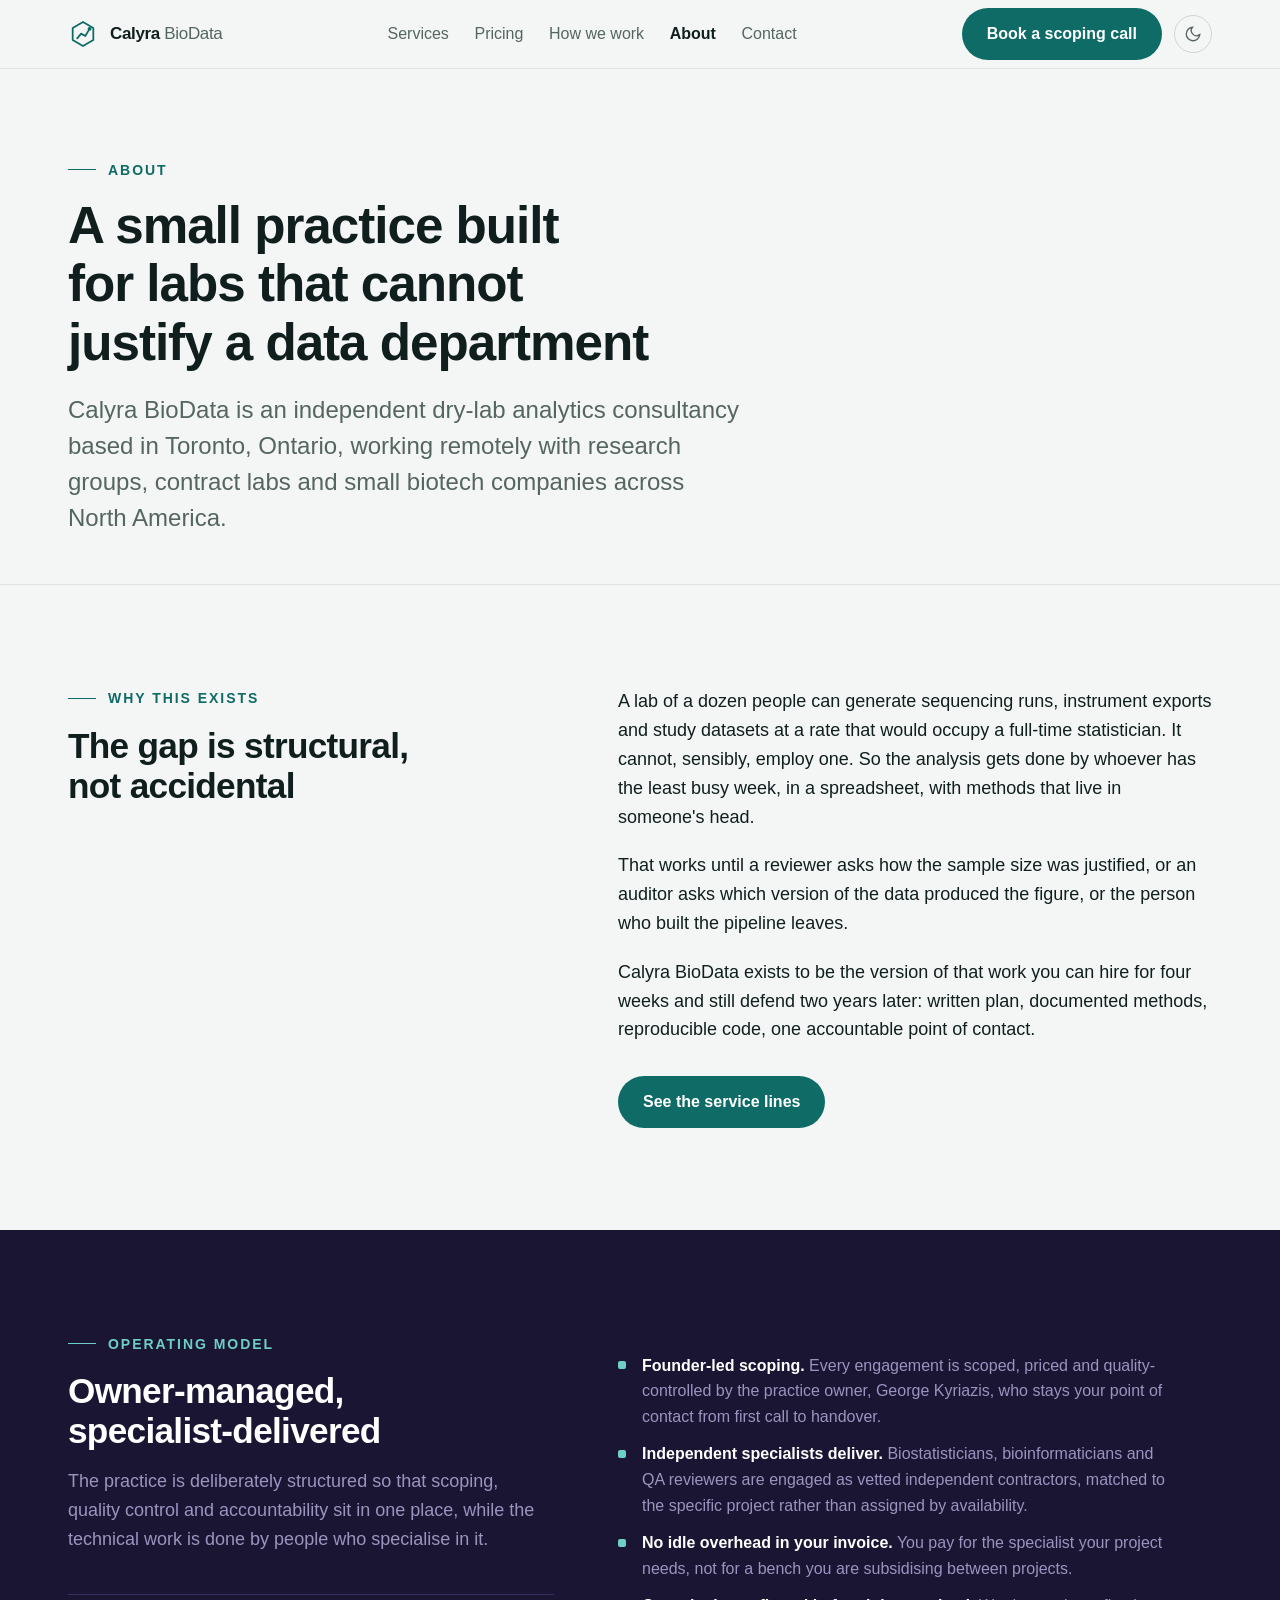
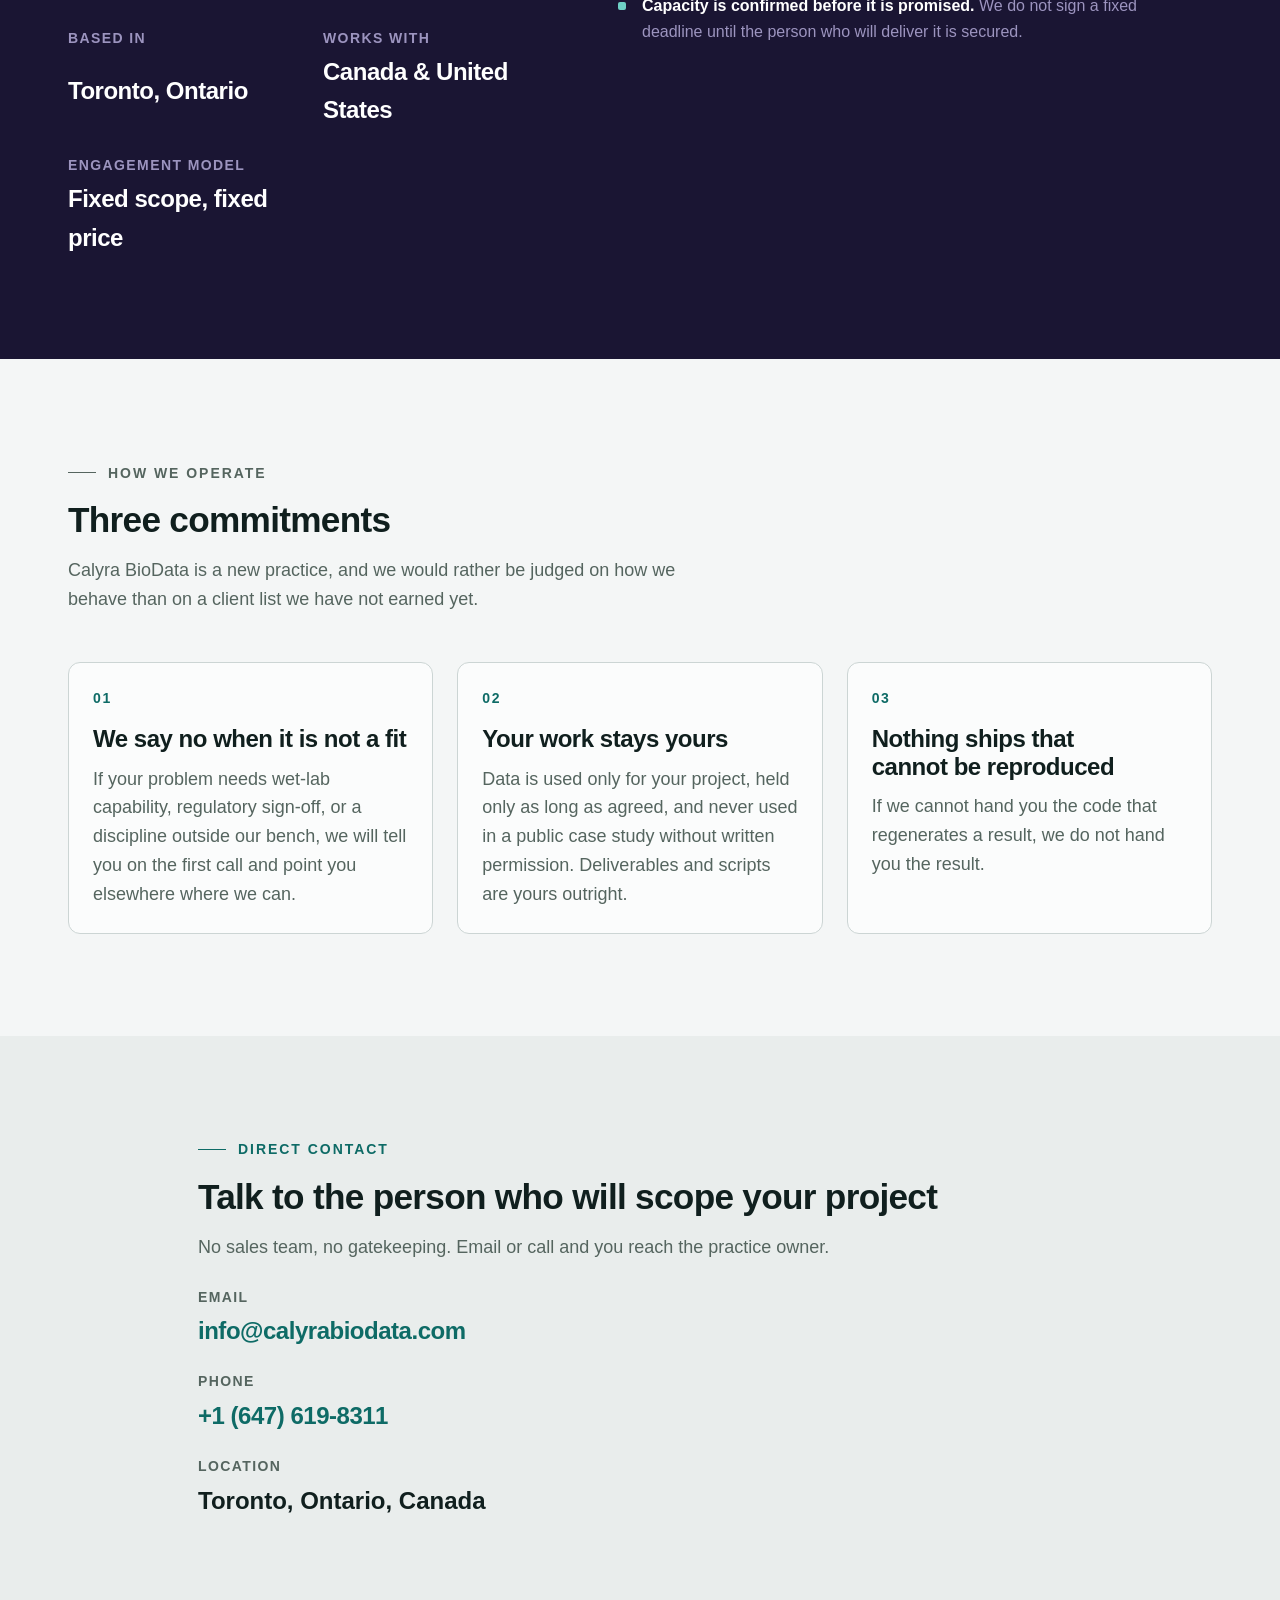
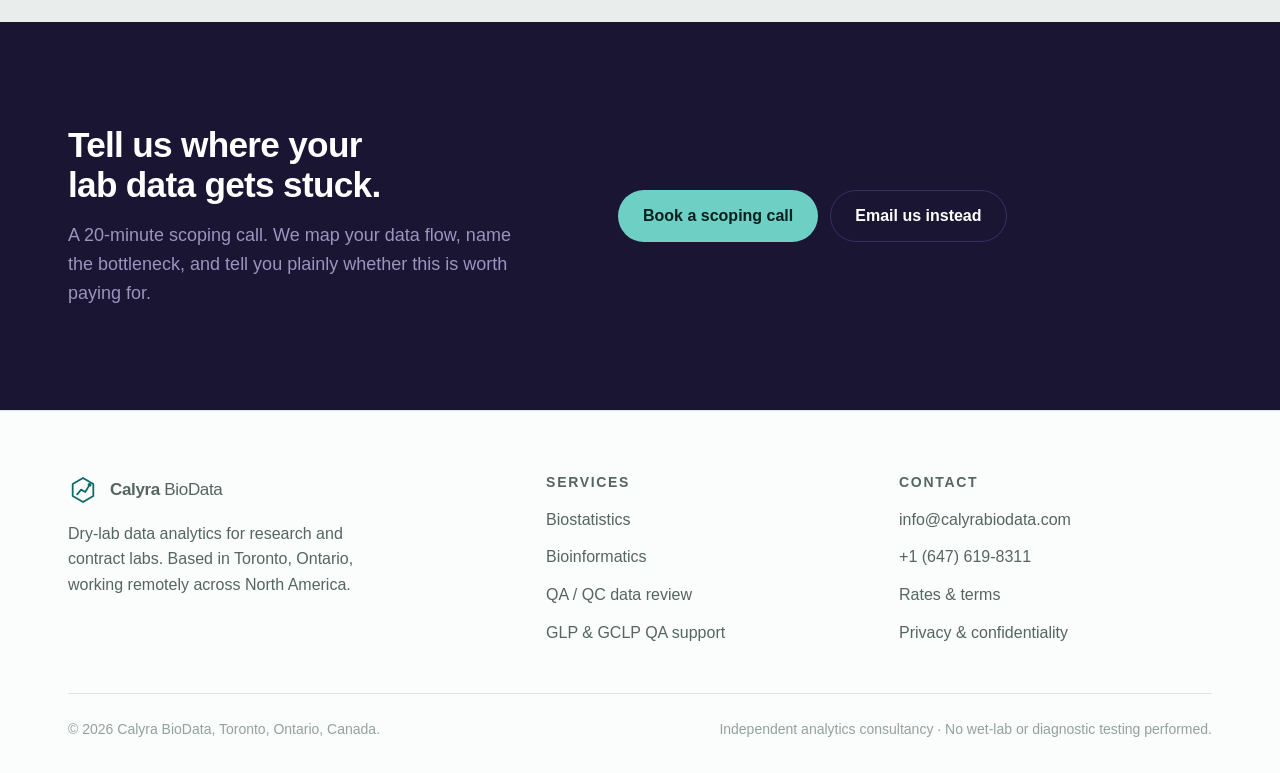
==== about.html @ 1084f404 "Calyra BioData static site" ====
<!doctype html>
<html lang="en">
<head>
<meta charset="utf-8">
<meta name="viewport" content="width=device-width, initial-scale=1">
<title>About Calyra BioData — Toronto Lab Data Analytics Practice</title>
<meta name="description" content="An independent Toronto dry-lab analytics practice: founder-led scoping and quality control, delivered by vetted biostatistics and bioinformatics specialists. Why the practice exists and how it operates.">
<link rel="canonical" href="https://www.calyrabiodata.com/about.html">
<meta name="robots" content="index, follow, max-image-preview:large">
<meta property="og:type" content="website">
<meta property="og:site_name" content="Calyra BioData">
<meta property="og:title" content="About Calyra BioData — Toronto Lab Data Analytics Practice">
<meta property="og:description" content="An independent Toronto dry-lab analytics practice: founder-led scoping and quality control, delivered by vetted biostatistics and bioinformatics specialists. Why the practice exists and how it operates.">
<meta property="og:url" content="https://www.calyrabiodata.com/about.html">
<meta property="og:image" content="https://www.calyrabiodata.com/assets/og.svg">
<meta property="og:locale" content="en_CA">
<meta name="twitter:card" content="summary_large_image">
<meta name="twitter:title" content="About Calyra BioData — Toronto Lab Data Analytics Practice">
<meta name="twitter:description" content="An independent Toronto dry-lab analytics practice: founder-led scoping and quality control, delivered by vetted biostatistics and bioinformatics specialists. Why the practice exists and how it operates.">
<meta name="twitter:image" content="https://www.calyrabiodata.com/assets/og.svg">
<meta name="theme-color" content="#1a1533">
<meta name="author" content="Calyra BioData">
<meta name="geo.region" content="CA-ON">
<meta name="geo.placename" content="Toronto">
<link rel="icon" href="assets/favicon.svg" type="image/svg+xml">
<link rel="apple-touch-icon" href="assets/favicon.svg">
<link rel="preconnect" href="https://api.fontshare.com" crossorigin>
<link href="https://api.fontshare.com/v2/css?f[]=cabinet-grotesk@700,800&f[]=satoshi@400,500,700&display=swap" rel="stylesheet">
<link rel="stylesheet" href="css/style.css">
<script type="application/ld+json">
{
  "@context": "https://schema.org",
  "@type": "ProfessionalService",
  "@id": "https://www.calyrabiodata.com/#organization",
  "name": "Calyra BioData",
  "alternateName": "Calyra BioData Analytics",
  "url": "https://www.calyrabiodata.com/",
  "email": "info@calyrabiodata.com",
  "telephone": "+16476198311",
  "description": "Calyra BioData is a Toronto-based dry-lab data analytics consultancy providing biostatistics, bioinformatics, QA/QC data review and GLP/GCLP documentation support to research labs, contract labs and small biotech companies.",
  "areaServed": [{"@type": "Country", "name": "Canada"}, {"@type": "Country", "name": "United States"}],
  "address": {"@type": "PostalAddress", "addressLocality": "Toronto", "addressRegion": "ON", "addressCountry": "CA"},
  "priceRange": "C$1,500 - C$20,000+",
  "knowsAbout": ["Biostatistics", "Bioinformatics", "RNA-seq analysis", "Statistical analysis plans", "Data quality control", "Good Laboratory Practice", "R programming", "Python data analysis"],
  "makesOffer": [
    {"@type": "Offer", "name": "Data audit / one-off analysis", "priceCurrency": "CAD", "price": "1500"},
    {"@type": "Offer", "name": "Dashboard and QC reporting sprint", "priceCurrency": "CAD", "price": "4000"},
    {"@type": "Offer", "name": "Multi-source lab data project", "priceCurrency": "CAD", "price": "8000"},
    {"@type": "Offer", "name": "Monthly analytics retainer", "priceCurrency": "CAD", "price": "1000"}
  ]
}
</script>
</head>
<body>
<a class="sr-only" href="#main">Skip to content</a>
<header class="header">
  <div class="wrap header__inner">
    <a class="brand" href="index.html" aria-label="Calyra BioData — home">
      <svg class="brand__mark" width="30" height="30" viewBox="0 0 32 32" fill="none" stroke="currentColor" stroke-width="1.9" stroke-linecap="round" stroke-linejoin="round" aria-hidden="true"><path d="M16 3.2 27 9.6v12.8L16 28.8 5 22.4V9.6z"/><path d="M9.8 20.6 14 15.6l4.4 2.5 4.6-7.6"/><circle cx="23" cy="10.5" r="2.1" fill="currentColor" stroke="none"/></svg>
      <span class="brand__name">Calyra <span>BioData</span></span>
    </a>
    <nav class="nav" id="site-nav" data-open="false" aria-label="Main">
      <a href="services.html">Services</a><a href="pricing.html">Pricing</a><a href="process.html">How we work</a><a href="about.html" aria-current="page">About</a><a href="contact.html">Contact</a>
      <a class="btn btn--primary" href="contact.html">Book a scoping call</a>
    </nav>
    <div class="header__actions">
      <a class="btn btn--primary" href="contact.html">Book a scoping call</a>
      <button class="icon-btn" data-theme-toggle type="button" aria-label="Switch colour mode"></button>
      <button class="icon-btn nav-toggle" data-nav-toggle type="button" aria-expanded="false" aria-controls="site-nav" aria-label="Menu">
        <svg width="18" height="18" viewBox="0 0 24 24" fill="none" stroke="currentColor" stroke-width="2" stroke-linecap="round"><path d="M3 6h18M3 12h18M3 18h18"/></svg>
      </button>
    </div>
  </div>
</header>
<main id="main">

<section class="page-head">
  <div class="wrap">
    <p class="eyebrow">About</p>
    <h1>A small practice built for labs that cannot justify a data department</h1>
    <p class="lede">Calyra BioData is an independent dry-lab analytics consultancy based in Toronto, Ontario, working remotely with research groups, contract labs and small biotech companies across North America.</p>
  </div>
</section>

<section>
  <div class="wrap split">
    <div class="sticky-col">
      <p class="eyebrow">Why this exists</p>
      <h2 class="section-title">The gap is structural, not accidental</h2>
    </div>
    <div>
      <p>A lab of a dozen people can generate sequencing runs, instrument exports and study datasets at a rate that would occupy a full-time statistician. It cannot, sensibly, employ one. So the analysis gets done by whoever has the least busy week, in a spreadsheet, with methods that live in someone's head.</p>
      <p style="margin-top:var(--space-5)">That works until a reviewer asks how the sample size was justified, or an auditor asks which version of the data produced the figure, or the person who built the pipeline leaves.</p>
      <p style="margin-top:var(--space-5)">Calyra BioData exists to be the version of that work you can hire for four weeks and still defend two years later: written plan, documented methods, reproducible code, one accountable point of contact.</p>
      <div class="btn-row"><a class="btn btn--primary" href="services.html">See the service lines</a></div>
    </div>
  </div>
</section>

<section class="band-ink">
  <div class="wrap split">
    <div>
      <p class="eyebrow">Operating model</p>
      <h2 class="section-title">Owner-managed, specialist-delivered</h2>
      <p>The practice is deliberately structured so that scoping, quality control and accountability sit in one place, while the technical work is done by people who specialise in it.</p>
      <dl class="stats">
        <div><dt>Based in</dt><dd>Toronto, Ontario</dd></div>
        <div><dt>Works with</dt><dd>Canada &amp; United States</dd></div>
        <div><dt>Engagement model</dt><dd>Fixed scope, fixed price</dd></div>
      </dl>
    </div>
    <div>
      <ul class="check-list" role="list">
        <li><strong style="color:#fff">Founder-led scoping.</strong> Every engagement is scoped, priced and quality-controlled by the practice owner, George Kyriazis, who stays your point of contact from first call to handover.</li>
        <li><strong style="color:#fff">Independent specialists deliver.</strong> Biostatisticians, bioinformaticians and QA reviewers are engaged as vetted independent contractors, matched to the specific project rather than assigned by availability.</li>
        <li><strong style="color:#fff">No idle overhead in your invoice.</strong> You pay for the specialist your project needs, not for a bench you are subsidising between projects.</li>
        <li><strong style="color:#fff">Capacity is confirmed before it is promised.</strong> We do not sign a fixed deadline until the person who will deliver it is secured.</li>
      </ul>
    </div>
  </div>
</section>

<section>
  <div class="wrap">
    <div class="section-head">
      <p class="eyebrow">How we operate</p>
      <h2 class="section-title">Three commitments</h2>
      <p>Calyra BioData is a new practice, and we would rather be judged on how we behave than on a client list we have not earned yet.</p>
    </div>
    <div class="grid grid--3">
      <div class="card"><span class="card__num">01</span><h3>We say no when it is not a fit</h3><p class="small">If your problem needs wet-lab capability, regulatory sign-off, or a discipline outside our bench, we will tell you on the first call and point you elsewhere where we can.</p></div>
      <div class="card"><span class="card__num">02</span><h3>Your work stays yours</h3><p class="small">Data is used only for your project, held only as long as agreed, and never used in a public case study without written permission. Deliverables and scripts are yours outright.</p></div>
      <div class="card"><span class="card__num">03</span><h3>Nothing ships that cannot be reproduced</h3><p class="small">If we cannot hand you the code that regenerates a result, we do not hand you the result.</p></div>
    </div>
  </div>
</section>

<section class="band-offset">
  <div class="wrap wrap--default" style="text-align:left">
    <p class="eyebrow">Direct contact</p>
    <h2 class="section-title">Talk to the person who will scope your project</h2>
    <p class="muted">No sales team, no gatekeeping. Email or call and you reach the practice owner.</p>
    <dl class="contact-lines">
      <div><dt>Email</dt><dd><a href="mailto:info@calyrabiodata.com">info@calyrabiodata.com</a></dd></div>
      <div><dt>Phone</dt><dd><a href="tel:+16476198311">+1 (647) 619-8311</a></dd></div>
      <div><dt>Location</dt><dd style="font-family:var(--font-display);font-weight:700;font-size:var(--text-lg)">Toronto, Ontario, Canada</dd></div>
    </dl>
  </div>
</section>
<section class="cta">
  <div class="wrap">
    <div class="split" style="align-items:center">
      <div>
        <h2>Tell us where your lab data gets stuck.</h2>
        <p>A 20-minute scoping call. We map your data flow, name the bottleneck, and tell you plainly whether this is worth paying for.</p>
      </div>
      <div class="btn-row" style="margin-top:0">
        <a class="btn btn--primary" href="contact.html">Book a scoping call</a>
        <a class="btn btn--ghost" href="mailto:info@calyrabiodata.com">Email us instead</a>
      </div>
    </div>
  </div>
</section>
</main>
<footer class="footer">
  <div class="wrap">
    <div class="footer__top">
      <div class="footer__brand">
        <a class="brand" href="index.html"><svg class="brand__mark" width="30" height="30" viewBox="0 0 32 32" fill="none" stroke="currentColor" stroke-width="1.9" stroke-linecap="round" stroke-linejoin="round" aria-hidden="true"><path d="M16 3.2 27 9.6v12.8L16 28.8 5 22.4V9.6z"/><path d="M9.8 20.6 14 15.6l4.4 2.5 4.6-7.6"/><circle cx="23" cy="10.5" r="2.1" fill="currentColor" stroke="none"/></svg><span class="brand__name">Calyra <span>BioData</span></span></a>
        <p>Dry-lab data analytics for research and contract labs. Based in Toronto, Ontario, working remotely across North America.</p>
      </div>
      <div>
        <h2>Services</h2>
        <ul role="list">
          <li><a href="services.html#biostatistics">Biostatistics</a></li>
          <li><a href="services.html#bioinformatics">Bioinformatics</a></li>
          <li><a href="services.html#qa-qc">QA / QC data review</a></li>
          <li><a href="services.html#gxp">GLP &amp; GCLP QA support</a></li>
        </ul>
      </div>
      <div>
        <h2>Contact</h2>
        <ul role="list">
          <li><a href="mailto:info@calyrabiodata.com">info@calyrabiodata.com</a></li>
          <li><a href="tel:+16476198311">+1 (647) 619-8311</a></li>
          <li><a href="pricing.html">Rates &amp; terms</a></li>
          <li><a href="privacy.html">Privacy &amp; confidentiality</a></li>
        </ul>
      </div>
    </div>
    <div class="footer__bottom">
      <span>&copy; <span data-year>2026</span> Calyra BioData, Toronto, Ontario, Canada.</span>
      <span>Independent analytics consultancy &middot; No wet-lab or diagnostic testing performed.</span>
    </div>
  </div>
</footer>
<script src="js/main.js" defer></script>
</body>
</html>
---- css/style.css ----
/* ============================================================
   Calyra BioData — design system
   Palette concept: viridis (the scientific colormap standard)
   Type: Cabinet Grotesk (display) + Satoshi (body)
   ============================================================ */

:root,
[data-theme='light'] {
  /* Type scale */
  --text-xs: clamp(0.75rem, 0.7rem + 0.25vw, 0.875rem);
  --text-sm: clamp(0.875rem, 0.8rem + 0.35vw, 1rem);
  --text-base: clamp(1rem, 0.95rem + 0.25vw, 1.125rem);
  --text-lg: clamp(1.125rem, 1rem + 0.75vw, 1.5rem);
  --text-xl: clamp(1.5rem, 1.2rem + 1.25vw, 2.25rem);
  --text-2xl: clamp(2rem, 1.2rem + 2.5vw, 3.5rem);
  --text-3xl: clamp(2.5rem, 1rem + 4vw, 5rem);

  /* Spacing */
  --space-1: 0.25rem;
  --space-2: 0.5rem;
  --space-3: 0.75rem;
  --space-4: 1rem;
  --space-5: 1.25rem;
  --space-6: 1.5rem;
  --space-8: 2rem;
  --space-10: 2.5rem;
  --space-12: 3rem;
  --space-16: 4rem;
  --space-20: 5rem;
  --space-24: 6rem;
  --space-32: 8rem;

  /* Surfaces */
  --color-bg: #f4f6f6;
  --color-surface: #fbfcfc;
  --color-surface-2: #ffffff;
  --color-surface-offset: #e9edec;
  --color-divider: #dde3e2;
  --color-border: #ccd5d4;

  /* Text */
  --color-text: #101f1e;
  --color-text-muted: #55655f;
  --color-text-faint: #93a19f;
  --color-text-inverse: #f2f6f5;

  /* Accent — viridis teal */
  --color-primary: #0e6b66;
  --color-primary-hover: #0a5450;
  --color-primary-highlight: #d5e5e2;

  /* Deep viridis low-end, for full-bleed dark bands */
  --color-ink: #1a1533;
  --color-ink-2: #241d45;
  --color-ink-border: #383063;
  --color-ink-text: #ded9f0;
  --color-ink-muted: #9c94bf;

  /* Data colors — charts only */
  --data-1: #440154;
  --data-2: #3b528b;
  --data-3: #21918c;
  --data-4: #5ec962;
  --data-5: #d9c209;

  --radius-sm: 0.375rem;
  --radius-md: 0.5rem;
  --radius-lg: 0.75rem;
  --radius-xl: 1rem;
  --radius-full: 9999px;

  --transition-interactive: 180ms cubic-bezier(0.16, 1, 0.3, 1);

  --shadow-sm: 0 1px 2px oklch(0.2 0.02 190 / 0.07);
  --shadow-md: 0 4px 14px oklch(0.2 0.02 190 / 0.09);
  --shadow-lg: 0 14px 36px oklch(0.2 0.02 190 / 0.13);

  --content-narrow: 660px;
  --content-default: 980px;
  --content-wide: 1240px;

  --font-display: 'Cabinet Grotesk', 'Helvetica Neue', sans-serif;
  --font-body: 'Satoshi', 'Helvetica Neue', sans-serif;
}

[data-theme='dark'] {
  --color-bg: #101718;
  --color-surface: #16201f;
  --color-surface-2: #1b2625;
  --color-surface-offset: #1e2b2a;
  --color-divider: #24312f;
  --color-border: #33403e;
  --color-text: #dbe5e3;
  --color-text-muted: #8a9b98;
  --color-text-faint: #5d6d6a;
  --color-text-inverse: #101718;
  --color-primary: #4bb3aa;
  --color-primary-hover: #6eccc3;
  --color-primary-highlight: #1d3936;
  --color-ink: #150f2c;
  --color-ink-2: #1d1739;
  --color-ink-border: #322a58;
  --color-ink-text: #ded9f0;
  --color-ink-muted: #9c94bf;
  --shadow-sm: 0 1px 2px oklch(0 0 0 / 0.3);
  --shadow-md: 0 4px 14px oklch(0 0 0 / 0.38);
  --shadow-lg: 0 14px 36px oklch(0 0 0 / 0.48);
}

@media (prefers-color-scheme: dark) {
  :root:not([data-theme]) {
    --color-bg: #101718;
    --color-surface: #16201f;
    --color-surface-2: #1b2625;
    --color-surface-offset: #1e2b2a;
    --color-divider: #24312f;
    --color-border: #33403e;
    --color-text: #dbe5e3;
    --color-text-muted: #8a9b98;
    --color-text-faint: #5d6d6a;
    --color-text-inverse: #101718;
    --color-primary: #4bb3aa;
    --color-primary-hover: #6eccc3;
    --color-primary-highlight: #1d3936;
  }
}

/* ---------------- base ---------------- */
*,
*::before,
*::after {
  box-sizing: border-box;
  margin: 0;
  padding: 0;
}

html {
  -webkit-text-size-adjust: none;
  text-size-adjust: none;
  -webkit-font-smoothing: antialiased;
  -moz-osx-font-smoothing: grayscale;
  text-rendering: optimizeLegibility;
  scroll-behavior: smooth;
  scroll-padding-top: var(--space-20);
}

body {
  min-height: 100dvh;
  line-height: 1.6;
  font-family: var(--font-body);
  font-size: var(--text-base);
  color: var(--color-text);
  background-color: var(--color-bg);
  overflow-x: hidden;
}

img,
picture,
svg,
canvas {
  display: block;
  max-width: 100%;
  height: auto;
}
ul[role='list'],
ol[role='list'] {
  list-style: none;
}
input,
button,
textarea,
select {
  font: inherit;
  color: inherit;
}
h1,
h2,
h3,
h4 {
  text-wrap: balance;
  line-height: 1.14;
  font-family: var(--font-display);
  font-weight: 700;
  letter-spacing: -0.02em;
}
p,
li,
figcaption {
  text-wrap: pretty;
  max-width: 68ch;
}
button {
  cursor: pointer;
  background: none;
  border: none;
}
table {
  border-collapse: collapse;
  width: 100%;
}
a {
  color: var(--color-primary);
  text-decoration-thickness: 1px;
  text-underline-offset: 3px;
}
::selection {
  background: color-mix(in oklab, var(--color-primary) 26%, transparent);
}
:focus-visible {
  outline: 2px solid var(--color-primary);
  outline-offset: 3px;
  border-radius: var(--radius-sm);
}
a,
button,
input,
textarea,
select,
.card {
  transition:
    color var(--transition-interactive),
    background var(--transition-interactive),
    border-color var(--transition-interactive),
    box-shadow var(--transition-interactive),
    transform var(--transition-interactive);
}
@media (prefers-reduced-motion: reduce) {
  *,
  *::before,
  *::after {
    animation-duration: 0.01ms !important;
    transition-duration: 0.01ms !important;
    scroll-behavior: auto !important;
  }
}
.sr-only {
  position: absolute;
  width: 1px;
  height: 1px;
  padding: 0;
  margin: -1px;
  overflow: hidden;
  clip: rect(0, 0, 0, 0);
  white-space: nowrap;
  border-width: 0;
}

/* ---------------- layout ---------------- */
.wrap {
  width: 100%;
  max-width: var(--content-wide);
  margin-inline: auto;
  padding-inline: clamp(var(--space-5), 5vw, var(--space-12));
}
.wrap--default {
  max-width: var(--content-default);
}
.wrap--narrow {
  max-width: var(--content-narrow);
}
section {
  padding-block: clamp(var(--space-16), 8vw, var(--space-32));
}
.band-ink {
  background: var(--color-ink);
  color: var(--color-ink-text);
  position: relative;
  overflow: hidden;
}
.band-ink h2,
.band-ink h3 {
  color: #fff;
}
.band-ink p {
  color: var(--color-ink-muted);
}
.band-offset {
  background: var(--color-surface-offset);
}

/* ---------------- type helpers ---------------- */
.eyebrow {
  font-family: var(--font-body);
  font-size: var(--text-xs);
  font-weight: 700;
  letter-spacing: 0.14em;
  text-transform: uppercase;
  color: var(--color-primary);
  margin-bottom: var(--space-4);
  display: flex;
  align-items: center;
  gap: var(--space-3);
  max-width: none;
}
.eyebrow::before {
  content: '';
  width: 28px;
  height: 1px;
  background: currentColor;
  flex: 0 0 auto;
}
.band-ink .eyebrow {
  color: #6ecfc5;
}
h1.display {
  font-size: var(--text-2xl);
  letter-spacing: -0.035em;
}
h2.section-title {
  font-size: var(--text-xl);
  margin-bottom: var(--space-4);
}
h3 {
  font-size: var(--text-lg);
}
.lede {
  font-size: var(--text-lg);
  line-height: 1.5;
  color: var(--color-text-muted);
  font-family: var(--font-body);
  max-width: 40ch;
}
.muted {
  color: var(--color-text-muted);
}
.small {
  font-size: var(--text-sm);
}
.tiny {
  font-size: var(--text-xs);
}
.mono {
  font-variant-numeric: tabular-nums;
  letter-spacing: 0.01em;
}

/* ---------------- buttons ---------------- */
.btn {
  display: inline-flex;
  align-items: center;
  gap: var(--space-2);
  font-size: var(--text-sm);
  font-weight: 700;
  padding: var(--space-3) var(--space-6);
  border-radius: var(--radius-full);
  text-decoration: none;
  border: 1px solid transparent;
  white-space: nowrap;
}
.btn--primary {
  background: var(--color-primary);
  color: #fff;
}
.btn--primary:hover {
  background: var(--color-primary-hover);
  transform: translateY(-1px);
}
[data-theme='dark'] .btn--primary {
  color: #06201e;
}
.btn--ghost {
  border-color: var(--color-border);
  color: var(--color-text);
  background: transparent;
}
.btn--ghost:hover {
  border-color: var(--color-primary);
  color: var(--color-primary);
}
.hero .btn--ghost {
  border-color: var(--color-ink-border);
  color: #fff;
}
.hero .btn--ghost:hover {
  border-color: #6ecfc5;
  color: #6ecfc5;
}
.hero .btn--primary {
  background: #6ecfc5;
  color: #06201e;
}
.hero .btn--primary:hover {
  background: #8fdcd4;
  color: #06201e;
}
.nav .btn--primary,
.nav .btn--primary:hover,
.nav a.btn {
  color: #fff;
  border-bottom: 1px solid transparent;
}
[data-theme='dark'] .nav .btn--primary,
[data-theme='dark'] .nav a.btn {
  color: #06201e;
}
.band-ink .btn--ghost {
  border-color: var(--color-ink-border);
  color: #fff;
}
.band-ink .btn--ghost:hover {
  border-color: #6ecfc5;
  color: #6ecfc5;
}
.btn-row {
  display: flex;
  flex-wrap: wrap;
  gap: var(--space-3);
  margin-top: var(--space-8);
}

/* ---------------- header ---------------- */
.header {
  position: sticky;
  top: 0;
  z-index: 60;
  background: color-mix(in oklab, var(--color-bg) 88%, transparent);
  backdrop-filter: blur(14px);
  border-bottom: 1px solid var(--color-divider);
}
.header__inner {
  display: flex;
  align-items: center;
  justify-content: space-between;
  gap: var(--space-6);
  min-height: 68px;
}
.brand {
  display: flex;
  align-items: center;
  gap: var(--space-3);
  text-decoration: none;
  color: var(--color-text);
  flex: 0 0 auto;
}
.brand__mark {
  color: var(--color-primary);
  flex: 0 0 auto;
}
.brand__name {
  font-family: var(--font-display);
  font-weight: 800;
  font-size: 1.0625rem;
  letter-spacing: -0.02em;
  line-height: 1.1;
}
.brand__name span {
  font-weight: 500;
  color: var(--color-text-muted);
}
.nav {
  display: flex;
  align-items: center;
  gap: clamp(var(--space-4), 2vw, var(--space-8));
}
.nav a {
  font-size: var(--text-sm);
  font-weight: 500;
  color: var(--color-text-muted);
  text-decoration: none;
}
.nav a:hover,
.nav a[aria-current='page'] {
  color: var(--color-text);
}
.nav a[aria-current='page'] {
  font-weight: 700;
}
.nav > .btn {
  display: none;
}
.header__actions {
  display: flex;
  align-items: center;
  gap: var(--space-3);
  flex: 0 0 auto;
}
.icon-btn {
  display: grid;
  place-items: center;
  width: 38px;
  height: 38px;
  border-radius: var(--radius-full);
  border: 1px solid var(--color-border);
  color: var(--color-text-muted);
}
.icon-btn:hover {
  color: var(--color-primary);
  border-color: var(--color-primary);
}
.nav-toggle {
  display: none;
}
@media (max-width: 900px) {
  .nav {
    position: fixed;
    inset: 68px 0 auto;
    flex-direction: column;
    align-items: stretch;
    gap: 0;
    background: var(--color-surface);
    border-bottom: 1px solid var(--color-divider);
    padding: var(--space-2) clamp(var(--space-5), 5vw, var(--space-12))
      var(--space-6);
    box-shadow: var(--shadow-lg);
    transform: translateY(-8px);
    opacity: 0;
    pointer-events: none;
    transition:
      opacity 160ms ease,
      transform 160ms ease;
  }
  .nav[data-open='true'] {
    opacity: 1;
    transform: none;
    pointer-events: auto;
  }
  .nav a {
    padding: var(--space-3) 0;
    border-bottom: 1px solid var(--color-divider);
    font-size: var(--text-base);
  }
  .nav > .btn {
    display: inline-flex;
    margin-top: var(--space-4);
    justify-content: center;
  }
  .nav-toggle {
    display: grid;
  }
  .header__actions .btn--primary {
    display: none;
  }
}

/* ---------------- hero ---------------- */
.hero {
  background: var(--color-ink);
  color: var(--color-ink-text);
  position: relative;
  overflow: hidden;
  padding-block: clamp(var(--space-16), 9vw, var(--space-32));
}
.hero__grid {
  position: absolute;
  inset: 0;
  background-image:
    linear-gradient(
      to right,
      color-mix(in oklab, #fff 7%, transparent) 1px,
      transparent 1px
    ),
    linear-gradient(
      to bottom,
      color-mix(in oklab, #fff 7%, transparent) 1px,
      transparent 1px
    );
  background-size: 64px 64px;
  mask-image: radial-gradient(120% 90% at 78% 30%, #000 10%, transparent 72%);
  pointer-events: none;
}
.hero__inner {
  position: relative;
  display: grid;
  grid-template-columns: minmax(0, 1fr) minmax(0, 0.85fr);
  gap: clamp(var(--space-10), 5vw, var(--space-20));
  align-items: center;
}
@media (max-width: 940px) {
  .hero__inner {
    grid-template-columns: 1fr;
  }
}
.hero h1 {
  font-size: var(--text-3xl);
  color: #fff;
  letter-spacing: -0.04em;
  max-width: 18ch;
}
.hero h1 em {
  font-style: normal;
  color: #6ecfc5;
}
.hero .lede {
  color: var(--color-ink-muted);
  margin-top: var(--space-6);
  max-width: 46ch;
}
.hero__meta {
  display: flex;
  flex-wrap: wrap;
  gap: var(--space-2) var(--space-5);
  margin-top: var(--space-8);
  font-size: var(--text-xs);
  color: var(--color-ink-muted);
  text-transform: uppercase;
  letter-spacing: 0.1em;
  font-weight: 600;
}
.hero__meta span {
  display: flex;
  align-items: center;
  gap: var(--space-2);
}
.hero__meta span::before {
  content: '';
  width: 5px;
  height: 5px;
  border-radius: 50%;
  background: #6ecfc5;
}

/* hero chart card */
.chart-card {
  background: color-mix(in oklab, #fff 5%, transparent);
  border: 1px solid var(--color-ink-border);
  border-radius: var(--radius-xl);
  padding: var(--space-6);
  backdrop-filter: blur(6px);
}
.chart-card__head {
  display: flex;
  align-items: baseline;
  justify-content: space-between;
  gap: var(--space-4);
  margin-bottom: var(--space-5);
}
.chart-card__head h2 {
  font-size: 0.9375rem;
  color: #fff;
  letter-spacing: -0.01em;
}
.chart-card__head span {
  font-size: var(--text-xs);
  color: var(--color-ink-muted);
  letter-spacing: 0.08em;
  text-transform: uppercase;
}
.chart-legend {
  display: flex;
  flex-wrap: wrap;
  gap: var(--space-4);
  margin-top: var(--space-4);
  font-size: var(--text-xs);
  color: var(--color-ink-muted);
}
.chart-legend b {
  display: inline-block;
  width: 10px;
  height: 3px;
  border-radius: 2px;
  margin-right: var(--space-2);
  vertical-align: middle;
}

/* ---------------- cards / grids ---------------- */
.grid {
  display: grid;
  gap: var(--space-6);
}
.grid--2 {
  grid-template-columns: repeat(2, minmax(0, 1fr));
}
.grid--3 {
  grid-template-columns: repeat(3, minmax(0, 1fr));
}
.grid--4 {
  grid-template-columns: repeat(4, minmax(0, 1fr));
}
@media (max-width: 1040px) {
  .grid--4 {
    grid-template-columns: repeat(2, minmax(0, 1fr));
  }
}
@media (max-width: 900px) {
  .grid--3 {
    grid-template-columns: repeat(2, minmax(0, 1fr));
  }
}
@media (max-width: 720px) {
  .grid--2,
  .grid--3,
  .grid--4 {
    grid-template-columns: 1fr;
  }
}
.card {
  background: var(--color-surface);
  border: 1px solid var(--color-border);
  border-radius: var(--radius-lg);
  padding: var(--space-6);
}
.card--link:hover {
  border-color: var(--color-primary);
  box-shadow: var(--shadow-md);
  transform: translateY(-2px);
}
.card h3 {
  margin-bottom: var(--space-3);
}
.card p {
  color: var(--color-text-muted);
  font-size: var(--text-base);
}
.card__num {
  font-family: var(--font-display);
  font-size: var(--text-xs);
  font-weight: 700;
  letter-spacing: 0.12em;
  color: var(--color-primary);
  display: block;
  margin-bottom: var(--space-4);
}
.card__icon {
  color: var(--color-primary);
  margin-bottom: var(--space-5);
}
.tag-list {
  display: flex;
  flex-wrap: wrap;
  gap: var(--space-2);
  margin-top: var(--space-5);
}
.tag {
  font-size: var(--text-xs);
  font-weight: 600;
  padding: 0.3rem 0.7rem;
  border-radius: var(--radius-full);
  background: var(--color-primary-highlight);
  color: var(--color-primary);
  white-space: nowrap;
}
[data-theme='dark'] .tag {
  color: #8ad8d0;
}
.check-list {
  list-style: none;
  display: grid;
  gap: var(--space-3);
  margin-top: var(--space-5);
}
.check-list li {
  position: relative;
  padding-left: var(--space-6);
  font-size: var(--text-sm);
  color: var(--color-text-muted);
  max-width: 62ch;
}
.check-list li strong {
  color: var(--color-text);
}
.check-list li::before {
  content: '';
  position: absolute;
  left: 0;
  top: 0.55em;
  width: 8px;
  height: 8px;
  border-radius: 2px;
  background: var(--color-primary);
}
.band-ink .check-list li {
  color: var(--color-ink-muted);
}
.band-ink .check-list li::before {
  background: #6ecfc5;
}

/* section head */
.section-head {
  max-width: 62ch;
  margin-bottom: clamp(var(--space-8), 4vw, var(--space-12));
}
.section-head p {
  color: var(--color-text-muted);
}

/* two-column split */
.split {
  display: grid;
  grid-template-columns: minmax(0, 0.9fr) minmax(0, 1.1fr);
  gap: clamp(var(--space-8), 5vw, var(--space-20));
  align-items: start;
}
@media (max-width: 900px) {
  .split {
    grid-template-columns: 1fr;
  }
}
.sticky-col {
  position: sticky;
  top: calc(68px + var(--space-8));
}
@media (max-width: 900px) {
  .sticky-col {
    position: static;
  }
}

/* ---------------- pricing table ---------------- */
.table-wrap {
  overflow-x: auto;
  border: 1px solid var(--color-border);
  border-radius: var(--radius-lg);
  background: var(--color-surface);
}
table.data {
  min-width: 640px;
  font-size: var(--text-sm);
}
table.data th,
table.data td {
  text-align: left;
  padding: var(--space-4) var(--space-5);
  border-bottom: 1px solid var(--color-divider);
  vertical-align: top;
}
table.data thead th {
  font-family: var(--font-body);
  font-size: var(--text-xs);
  letter-spacing: 0.1em;
  text-transform: uppercase;
  color: var(--color-text-muted);
  font-weight: 700;
  background: var(--color-surface-offset);
}
table.data tbody tr:last-child td {
  border-bottom: none;
}
table.data td:first-child {
  font-weight: 700;
  color: var(--color-text);
}
.table-hint {
  display: none;
  margin-top: var(--space-3);
}
@media (max-width: 720px) {
  .table-hint {
    display: block;
  }
}
table.data .price {
  font-family: var(--font-display);
  font-weight: 700;
  white-space: nowrap;
}

/* price cards */
.price-card {
  background: var(--color-surface);
  border: 1px solid var(--color-border);
  border-radius: var(--radius-lg);
  padding: var(--space-8);
  display: flex;
  flex-direction: column;
}
.price-card--feature {
  border-color: var(--color-primary);
  box-shadow: var(--shadow-md);
  position: relative;
}
.price-card__badge {
  position: absolute;
  top: calc(-1 * var(--space-3));
  left: var(--space-8);
  background: var(--color-primary);
  color: #fff;
  font-size: var(--text-xs);
  font-weight: 700;
  letter-spacing: 0.08em;
  text-transform: uppercase;
  padding: 0.25rem 0.7rem;
  border-radius: var(--radius-full);
}
[data-theme='dark'] .price-card__badge {
  color: #06201e;
}
.price-card__amount {
  font-family: var(--font-display);
  font-size: var(--text-xl);
  font-weight: 700;
  letter-spacing: -0.03em;
  margin-block: var(--space-3) var(--space-1);
}
.price-card ul {
  margin-top: var(--space-5);
  margin-bottom: var(--space-6);
}
.price-card .btn {
  margin-top: auto;
  align-self: flex-start;
}

/* ---------------- steps ---------------- */
.steps {
  counter-reset: step;
  display: grid;
  gap: 0;
  border-top: 1px solid var(--color-divider);
}
.steps > li {
  counter-increment: step;
  display: grid;
  grid-template-columns: 68px minmax(0, 1fr);
  gap: var(--space-6);
  padding-block: var(--space-8);
  border-bottom: 1px solid var(--color-divider);
  max-width: none;
}
.steps > li::before {
  content: '0' counter(step);
  font-family: var(--font-display);
  font-size: var(--text-lg);
  font-weight: 700;
  color: var(--color-primary);
  letter-spacing: -0.02em;
}
.steps h3 {
  font-size: var(--text-lg);
  margin-bottom: var(--space-2);
}
.steps p {
  color: var(--color-text-muted);
}
@media (max-width: 620px) {
  .steps > li {
    grid-template-columns: 1fr;
    gap: var(--space-2);
  }
}

/* ---------------- stat row ---------------- */
.stats {
  display: grid;
  grid-template-columns: repeat(auto-fit, minmax(180px, 1fr));
  gap: var(--space-6);
  border-top: 1px solid var(--color-ink-border);
  padding-top: var(--space-8);
  margin-top: var(--space-10);
}
.stats div {
  display: grid;
  gap: var(--space-1);
}
.stats dt {
  font-size: var(--text-xs);
  letter-spacing: 0.1em;
  text-transform: uppercase;
  color: var(--color-ink-muted);
  font-weight: 600;
}
.stats dd {
  font-family: var(--font-display);
  font-size: var(--text-lg);
  font-weight: 700;
  color: #fff;
  letter-spacing: -0.02em;
}

/* ---------------- faq ---------------- */
.faq {
  border-top: 1px solid var(--color-divider);
}
.faq details {
  border-bottom: 1px solid var(--color-divider);
}
.faq summary {
  cursor: pointer;
  list-style: none;
  padding-block: var(--space-5);
  font-family: var(--font-display);
  font-size: var(--text-lg);
  font-weight: 700;
  letter-spacing: -0.015em;
  display: flex;
  justify-content: space-between;
  align-items: center;
  gap: var(--space-5);
}
.faq summary::-webkit-details-marker {
  display: none;
}
.faq summary::after {
  content: '+';
  font-size: 1.5rem;
  font-weight: 500;
  color: var(--color-primary);
  line-height: 1;
  flex: 0 0 auto;
}
.faq details[open] summary::after {
  content: '–';
}
.faq details p {
  padding-bottom: var(--space-6);
  color: var(--color-text-muted);
}

/* ---------------- form ---------------- */
form.contact {
  display: grid;
  gap: var(--space-5);
}
.field {
  display: grid;
  gap: var(--space-2);
}
.field label {
  font-size: var(--text-sm);
  font-weight: 700;
}
.field input,
.field select,
.field textarea {
  width: 100%;
  padding: var(--space-3) var(--space-4);
  border: 1px solid var(--color-border);
  border-radius: var(--radius-md);
  background: var(--color-surface-2);
  font-size: var(--text-sm);
}
.field textarea {
  min-height: 130px;
  resize: vertical;
}
.field input:focus,
.field select:focus,
.field textarea:focus {
  border-color: var(--color-primary);
  outline: none;
  box-shadow: 0 0 0 3px var(--color-primary-highlight);
}
.field .hint {
  font-size: var(--text-xs);
  color: var(--color-text-muted);
}
.field-row {
  display: grid;
  grid-template-columns: 1fr 1fr;
  gap: var(--space-5);
}
@media (max-width: 620px) {
  .field-row {
    grid-template-columns: 1fr;
  }
}
.form-note {
  font-size: var(--text-xs);
  color: var(--color-text-muted);
}
.contact-lines {
  display: grid;
  gap: var(--space-5);
  margin-top: var(--space-6);
}
.contact-lines a {
  font-family: var(--font-display);
  font-weight: 700;
  font-size: var(--text-lg);
  letter-spacing: -0.02em;
  text-decoration: none;
  word-break: break-word;
}
.contact-lines a:hover {
  text-decoration: underline;
}
.contact-lines dt {
  font-size: var(--text-xs);
  letter-spacing: 0.1em;
  text-transform: uppercase;
  color: var(--color-text-muted);
  font-weight: 700;
  margin-bottom: var(--space-1);
}

/* ---------------- CTA band ---------------- */
.cta {
  background: var(--color-ink);
  color: #fff;
  position: relative;
  overflow: hidden;
}
.cta .wrap {
  position: relative;
}
.cta h2 {
  font-size: var(--text-xl);
  max-width: 24ch;
}
.cta p {
  color: var(--color-ink-muted);
  margin-top: var(--space-4);
}
.cta .btn--ghost {
  border-color: var(--color-ink-border);
  color: #fff;
}
.cta .btn--ghost:hover {
  border-color: #6ecfc5;
  color: #6ecfc5;
}
.cta .btn--primary {
  background: #6ecfc5;
  color: #06201e;
}
.cta .btn--primary:hover {
  background: #8fdcd4;
  color: #06201e;
}

/* ---------------- footer ---------------- */
.footer {
  border-top: 1px solid var(--color-divider);
  background: var(--color-surface);
  padding-block: var(--space-16) var(--space-8);
  font-size: var(--text-sm);
}
.footer__top {
  display: grid;
  grid-template-columns: minmax(0, 1.4fr) repeat(2, minmax(0, 1fr));
  gap: var(--space-10);
}
@media (max-width: 760px) {
  .footer__top {
    grid-template-columns: 1fr 1fr;
  }
  .footer__brand {
    grid-column: 1 / -1;
  }
}
.footer h2 {
  font-family: var(--font-body);
  font-size: var(--text-xs);
  letter-spacing: 0.12em;
  text-transform: uppercase;
  color: var(--color-text-muted);
  margin-bottom: var(--space-4);
  font-weight: 700;
}
.footer ul {
  list-style: none;
  display: grid;
  gap: var(--space-3);
}
.footer a {
  color: var(--color-text-muted);
  text-decoration: none;
}
.footer a:hover {
  color: var(--color-primary);
}
.footer__brand p {
  color: var(--color-text-muted);
  max-width: 34ch;
  margin-top: var(--space-4);
}
.footer__bottom {
  margin-top: var(--space-12);
  padding-top: var(--space-6);
  border-top: 1px solid var(--color-divider);
  display: flex;
  flex-wrap: wrap;
  gap: var(--space-4);
  justify-content: space-between;
  color: var(--color-text-faint);
  font-size: var(--text-xs);
}

/* reveal on scroll */
.reveal {
  opacity: 0;
  transform: translateY(14px);
  transition:
    opacity 620ms cubic-bezier(0.16, 1, 0.3, 1),
    transform 620ms cubic-bezier(0.16, 1, 0.3, 1);
}
.reveal.is-in {
  opacity: 1;
  transform: none;
}
@media (prefers-reduced-motion: reduce) {
  .reveal {
    opacity: 1;
    transform: none;
  }
}

/* page header (interior) */
.page-head {
  padding-block: clamp(var(--space-12), 7vw, var(--space-24))
    clamp(var(--space-8), 4vw, var(--space-12));
  border-bottom: 1px solid var(--color-divider);
}
.page-head h1 {
  font-size: var(--text-2xl);
  max-width: 24ch;
}
.page-head .lede {
  margin-top: var(--space-5);
  max-width: 52ch;
}
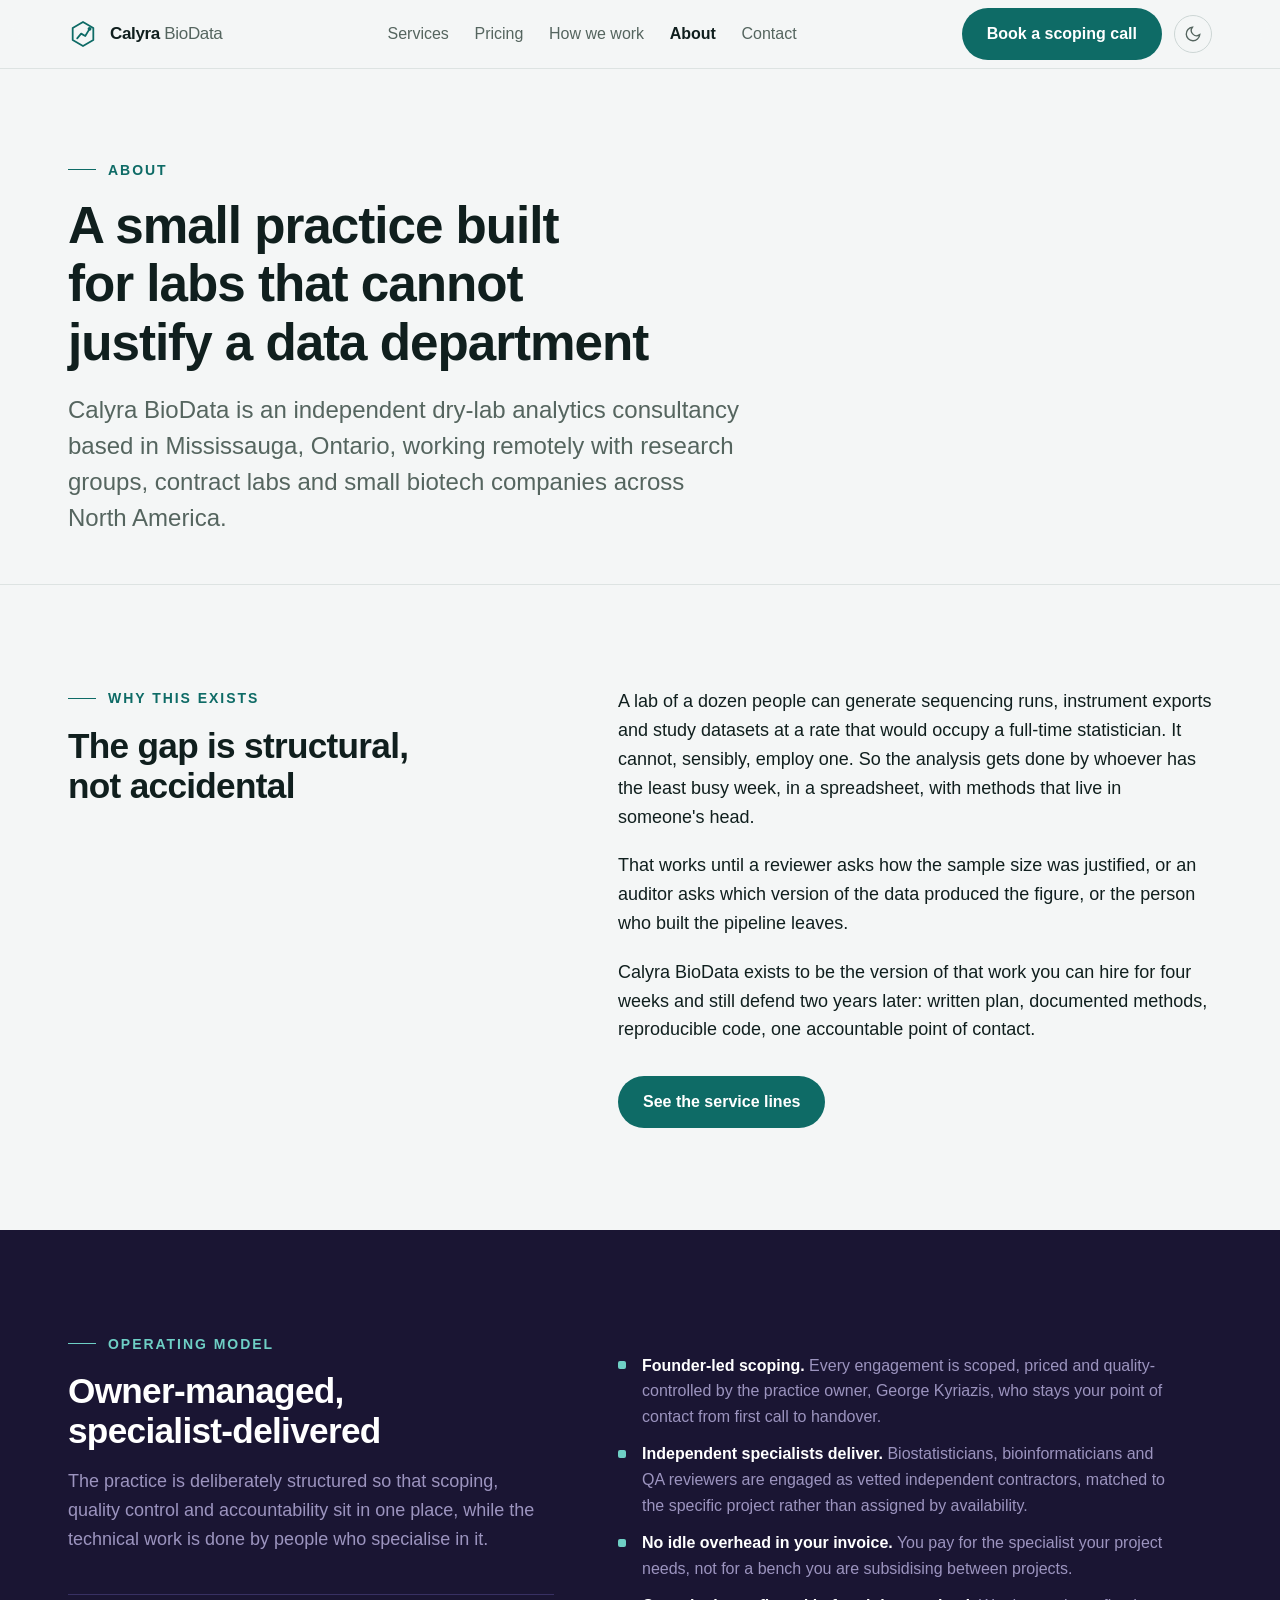
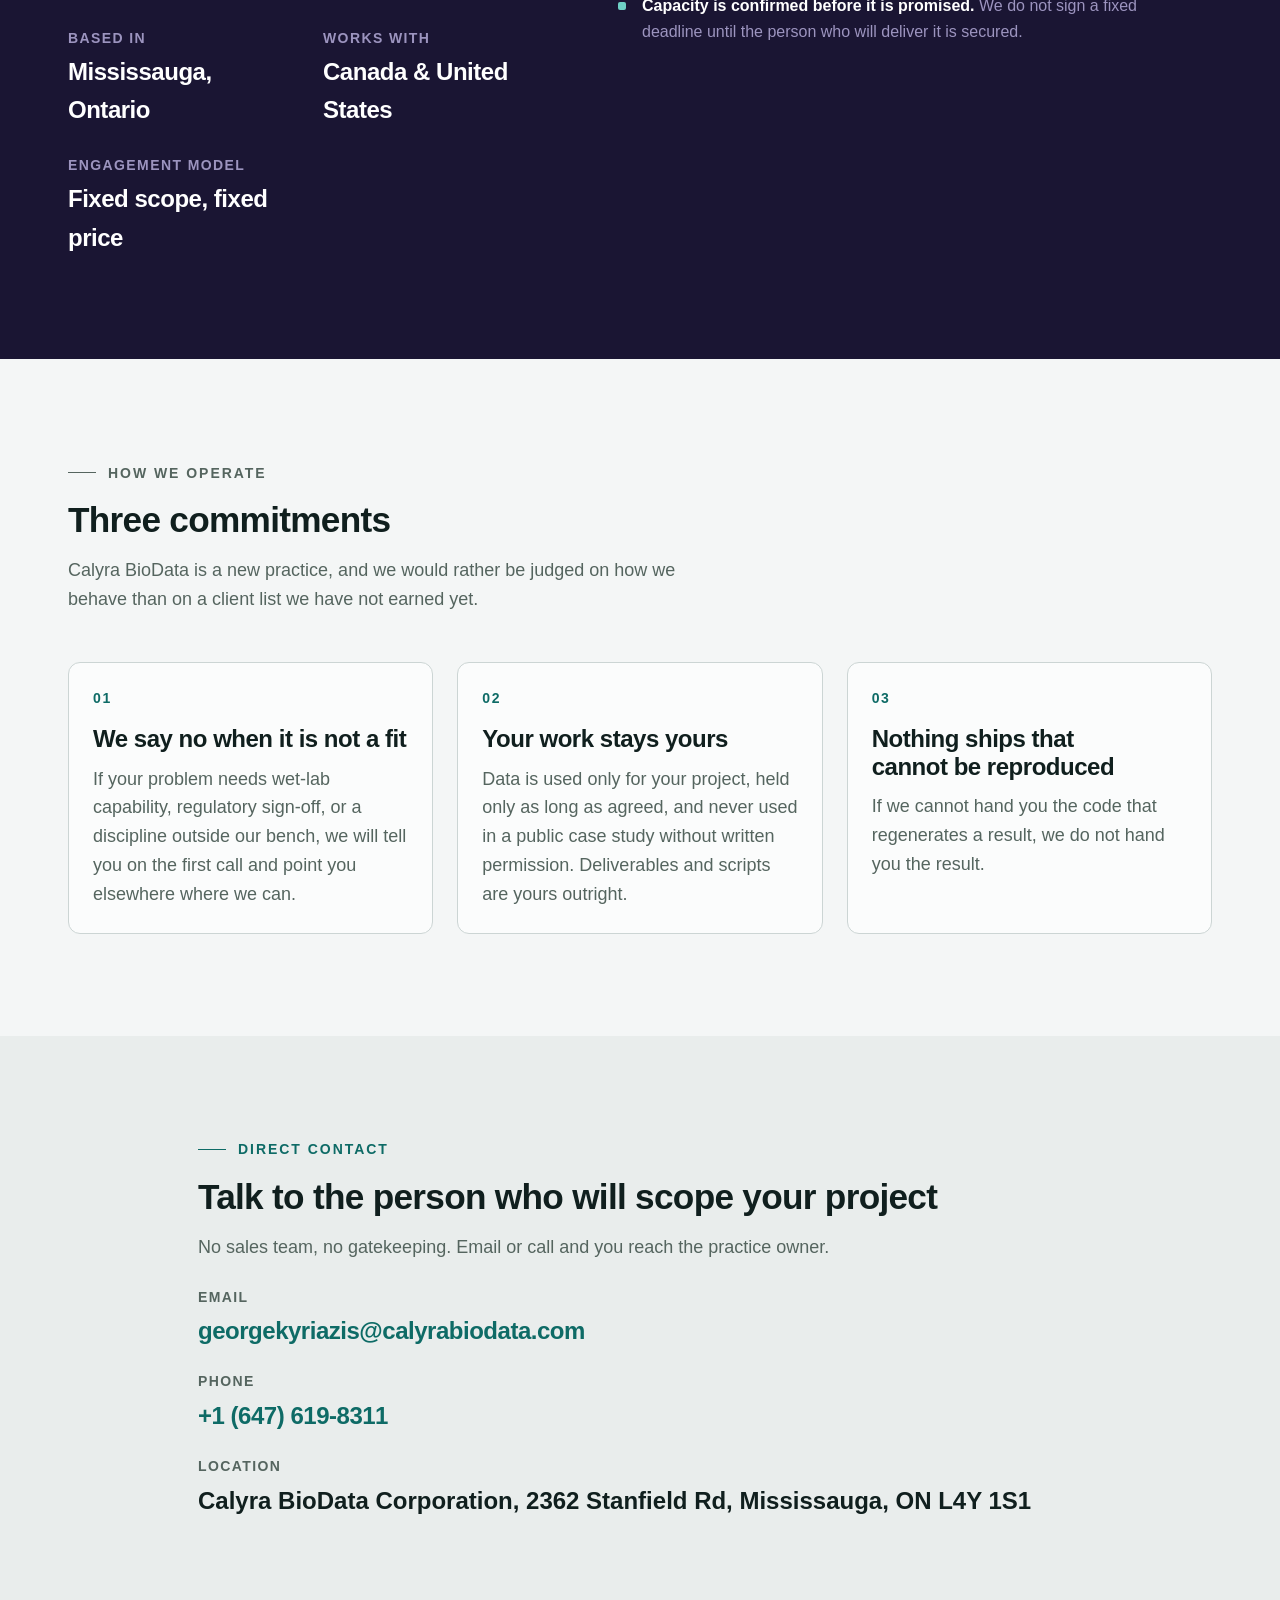
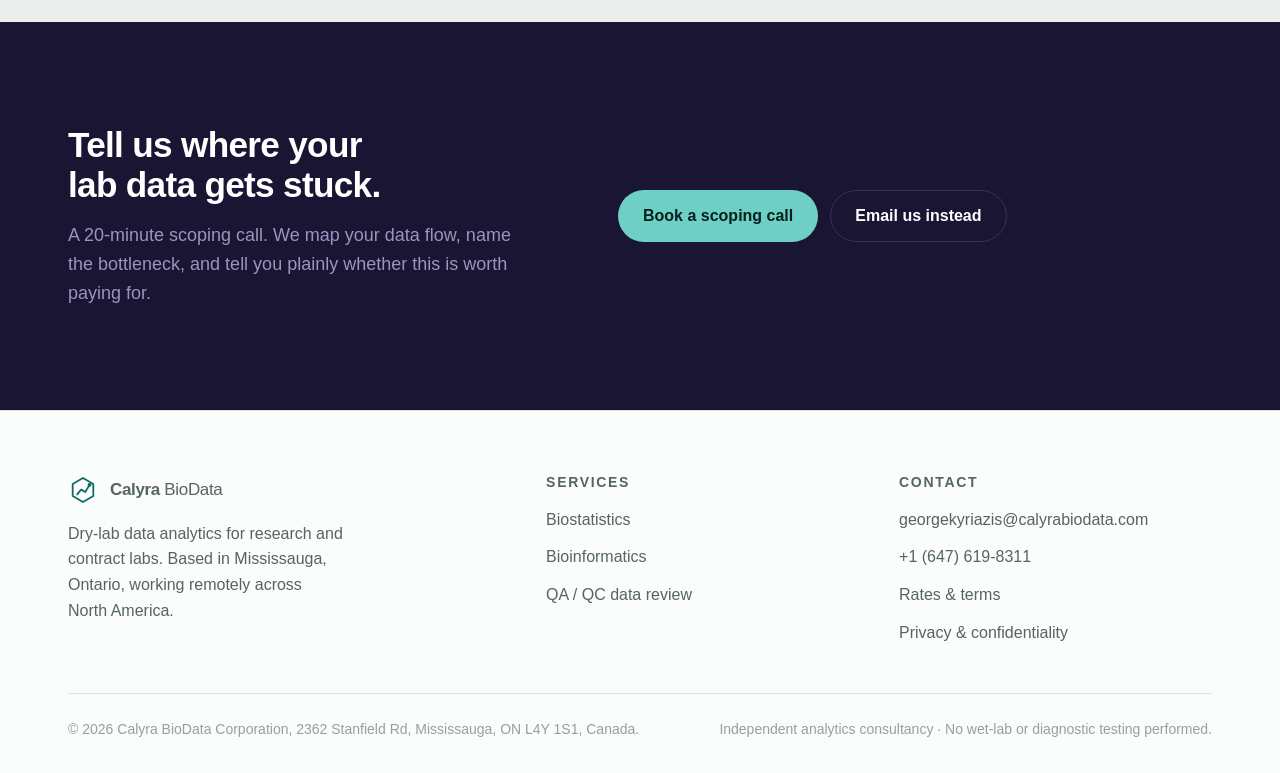
==== commit 43909b70: "Gap audit quick wins: remove GLP/GCLP claim (#1), fix QC Sprint price (#2), align entity name/addres" ====
--- a/about.html
+++ b/about.html
@@ -3,25 +3,25 @@
 <head>
 <meta charset="utf-8">
 <meta name="viewport" content="width=device-width, initial-scale=1">
-<title>About Calyra BioData — Toronto Lab Data Analytics Practice</title>
-<meta name="description" content="An independent Toronto dry-lab analytics practice: founder-led scoping and quality control, delivered by vetted biostatistics and bioinformatics specialists. Why the practice exists and how it operates.">
+<title>About Calyra BioData — Mississauga Lab Data Analytics Practice</title>
+<meta name="description" content="An independent Mississauga dry-lab analytics practice: founder-led scoping and quality control, delivered by vetted biostatistics and bioinformatics specialists. Why the practice exists and how it operates.">
 <link rel="canonical" href="https://www.calyrabiodata.com/about.html">
 <meta name="robots" content="index, follow, max-image-preview:large">
 <meta property="og:type" content="website">
 <meta property="og:site_name" content="Calyra BioData">
-<meta property="og:title" content="About Calyra BioData — Toronto Lab Data Analytics Practice">
-<meta property="og:description" content="An independent Toronto dry-lab analytics practice: founder-led scoping and quality control, delivered by vetted biostatistics and bioinformatics specialists. Why the practice exists and how it operates.">
+<meta property="og:title" content="About Calyra BioData — Mississauga Lab Data Analytics Practice">
+<meta property="og:description" content="An independent Mississauga dry-lab analytics practice: founder-led scoping and quality control, delivered by vetted biostatistics and bioinformatics specialists. Why the practice exists and how it operates.">
 <meta property="og:url" content="https://www.calyrabiodata.com/about.html">
 <meta property="og:image" content="https://www.calyrabiodata.com/assets/og.svg">
 <meta property="og:locale" content="en_CA">
 <meta name="twitter:card" content="summary_large_image">
-<meta name="twitter:title" content="About Calyra BioData — Toronto Lab Data Analytics Practice">
-<meta name="twitter:description" content="An independent Toronto dry-lab analytics practice: founder-led scoping and quality control, delivered by vetted biostatistics and bioinformatics specialists. Why the practice exists and how it operates.">
+<meta name="twitter:title" content="About Calyra BioData — Mississauga Lab Data Analytics Practice">
+<meta name="twitter:description" content="An independent Mississauga dry-lab analytics practice: founder-led scoping and quality control, delivered by vetted biostatistics and bioinformatics specialists. Why the practice exists and how it operates.">
 <meta name="twitter:image" content="https://www.calyrabiodata.com/assets/og.svg">
 <meta name="theme-color" content="#1a1533">
 <meta name="author" content="Calyra BioData">
 <meta name="geo.region" content="CA-ON">
-<meta name="geo.placename" content="Toronto">
+<meta name="geo.placename" content="Mississauga">
 <link rel="icon" href="assets/favicon.svg" type="image/svg+xml">
 <link rel="apple-touch-icon" href="assets/favicon.svg">
 <link rel="preconnect" href="https://api.fontshare.com" crossorigin>
@@ -33,18 +33,18 @@
   "@type": "ProfessionalService",
   "@id": "https://www.calyrabiodata.com/#organization",
   "name": "Calyra BioData",
-  "alternateName": "Calyra BioData Analytics",
+  "legalName": "Calyra BioData Corporation",
   "url": "https://www.calyrabiodata.com/",
-  "email": "info@calyrabiodata.com",
+  "email": "georgekyriazis@calyrabiodata.com",
   "telephone": "+16476198311",
-  "description": "Calyra BioData is a Toronto-based dry-lab data analytics consultancy providing biostatistics, bioinformatics, QA/QC data review and GLP/GCLP documentation support to research labs, contract labs and small biotech companies.",
+  "description": "Calyra BioData is a Mississauga-based dry-lab data analytics consultancy providing biostatistics, bioinformatics and QA/QC data review to research labs, contract labs and small biotech companies.",
   "areaServed": [{"@type": "Country", "name": "Canada"}, {"@type": "Country", "name": "United States"}],
-  "address": {"@type": "PostalAddress", "addressLocality": "Toronto", "addressRegion": "ON", "addressCountry": "CA"},
+  "address": {"@type": "PostalAddress", "streetAddress": "2362 Stanfield Rd", "addressLocality": "Mississauga", "addressRegion": "ON", "postalCode": "L4Y 1S1", "addressCountry": "CA"},
   "priceRange": "C$1,500 - C$20,000+",
-  "knowsAbout": ["Biostatistics", "Bioinformatics", "RNA-seq analysis", "Statistical analysis plans", "Data quality control", "Good Laboratory Practice", "R programming", "Python data analysis"],
+  "knowsAbout": ["Biostatistics", "Bioinformatics", "RNA-seq analysis", "Statistical analysis plans", "Data quality control", "R programming", "Python data analysis"],
   "makesOffer": [
     {"@type": "Offer", "name": "Data audit / one-off analysis", "priceCurrency": "CAD", "price": "1500"},
-    {"@type": "Offer", "name": "Dashboard and QC reporting sprint", "priceCurrency": "CAD", "price": "4000"},
+    {"@type": "Offer", "name": "Dashboard and QC reporting sprint", "priceCurrency": "CAD", "price": "4500"},
     {"@type": "Offer", "name": "Multi-source lab data project", "priceCurrency": "CAD", "price": "8000"},
     {"@type": "Offer", "name": "Monthly analytics retainer", "priceCurrency": "CAD", "price": "1000"}
   ]
@@ -78,7 +78,7 @@
   <div class="wrap">
     <p class="eyebrow">About</p>
     <h1>A small practice built for labs that cannot justify a data department</h1>
-    <p class="lede">Calyra BioData is an independent dry-lab analytics consultancy based in Toronto, Ontario, working remotely with research groups, contract labs and small biotech companies across North America.</p>
+    <p class="lede">Calyra BioData is an independent dry-lab analytics consultancy based in Mississauga, Ontario, working remotely with research groups, contract labs and small biotech companies across North America.</p>
   </div>
 </section>
 
@@ -104,7 +104,7 @@
       <h2 class="section-title">Owner-managed, specialist-delivered</h2>
       <p>The practice is deliberately structured so that scoping, quality control and accountability sit in one place, while the technical work is done by people who specialise in it.</p>
       <dl class="stats">
-        <div><dt>Based in</dt><dd>Toronto, Ontario</dd></div>
+        <div><dt>Based in</dt><dd>Mississauga, Ontario</dd></div>
         <div><dt>Works with</dt><dd>Canada &amp; United States</dd></div>
         <div><dt>Engagement model</dt><dd>Fixed scope, fixed price</dd></div>
       </dl>
@@ -141,9 +141,9 @@
     <h2 class="section-title">Talk to the person who will scope your project</h2>
     <p class="muted">No sales team, no gatekeeping. Email or call and you reach the practice owner.</p>
     <dl class="contact-lines">
-      <div><dt>Email</dt><dd><a href="mailto:info@calyrabiodata.com">info@calyrabiodata.com</a></dd></div>
+      <div><dt>Email</dt><dd><a href="mailto:georgekyriazis@calyrabiodata.com">georgekyriazis@calyrabiodata.com</a></dd></div>
       <div><dt>Phone</dt><dd><a href="tel:+16476198311">+1 (647) 619-8311</a></dd></div>
-      <div><dt>Location</dt><dd style="font-family:var(--font-display);font-weight:700;font-size:var(--text-lg)">Toronto, Ontario, Canada</dd></div>
+      <div><dt>Location</dt><dd style="font-family:var(--font-display);font-weight:700;font-size:var(--text-lg)">Calyra BioData Corporation, 2362 Stanfield Rd, Mississauga, ON L4Y 1S1</dd></div>
     </dl>
   </div>
 </section>
@@ -156,7 +156,7 @@
       </div>
       <div class="btn-row" style="margin-top:0">
         <a class="btn btn--primary" href="contact.html">Book a scoping call</a>
-        <a class="btn btn--ghost" href="mailto:info@calyrabiodata.com">Email us instead</a>
+        <a class="btn btn--ghost" href="mailto:georgekyriazis@calyrabiodata.com">Email us instead</a>
       </div>
     </div>
   </div>
@@ -167,7 +167,7 @@
     <div class="footer__top">
       <div class="footer__brand">
         <a class="brand" href="index.html"><svg class="brand__mark" width="30" height="30" viewBox="0 0 32 32" fill="none" stroke="currentColor" stroke-width="1.9" stroke-linecap="round" stroke-linejoin="round" aria-hidden="true"><path d="M16 3.2 27 9.6v12.8L16 28.8 5 22.4V9.6z"/><path d="M9.8 20.6 14 15.6l4.4 2.5 4.6-7.6"/><circle cx="23" cy="10.5" r="2.1" fill="currentColor" stroke="none"/></svg><span class="brand__name">Calyra <span>BioData</span></span></a>
-        <p>Dry-lab data analytics for research and contract labs. Based in Toronto, Ontario, working remotely across North America.</p>
+        <p>Dry-lab data analytics for research and contract labs. Based in Mississauga, Ontario, working remotely across North America.</p>
       </div>
       <div>
         <h2>Services</h2>
@@ -175,13 +175,12 @@
           <li><a href="services.html#biostatistics">Biostatistics</a></li>
           <li><a href="services.html#bioinformatics">Bioinformatics</a></li>
           <li><a href="services.html#qa-qc">QA / QC data review</a></li>
-          <li><a href="services.html#gxp">GLP &amp; GCLP QA support</a></li>
         </ul>
       </div>
       <div>
         <h2>Contact</h2>
         <ul role="list">
-          <li><a href="mailto:info@calyrabiodata.com">info@calyrabiodata.com</a></li>
+          <li><a href="mailto:georgekyriazis@calyrabiodata.com">georgekyriazis@calyrabiodata.com</a></li>
           <li><a href="tel:+16476198311">+1 (647) 619-8311</a></li>
           <li><a href="pricing.html">Rates &amp; terms</a></li>
           <li><a href="privacy.html">Privacy &amp; confidentiality</a></li>
@@ -189,7 +188,7 @@
       </div>
     </div>
     <div class="footer__bottom">
-      <span>&copy; <span data-year>2026</span> Calyra BioData, Toronto, Ontario, Canada.</span>
+      <span>&copy; <span data-year>2026</span> Calyra BioData Corporation, 2362 Stanfield Rd, Mississauga, ON L4Y 1S1, Canada.</span>
       <span>Independent analytics consultancy &middot; No wet-lab or diagnostic testing performed.</span>
     </div>
   </div>
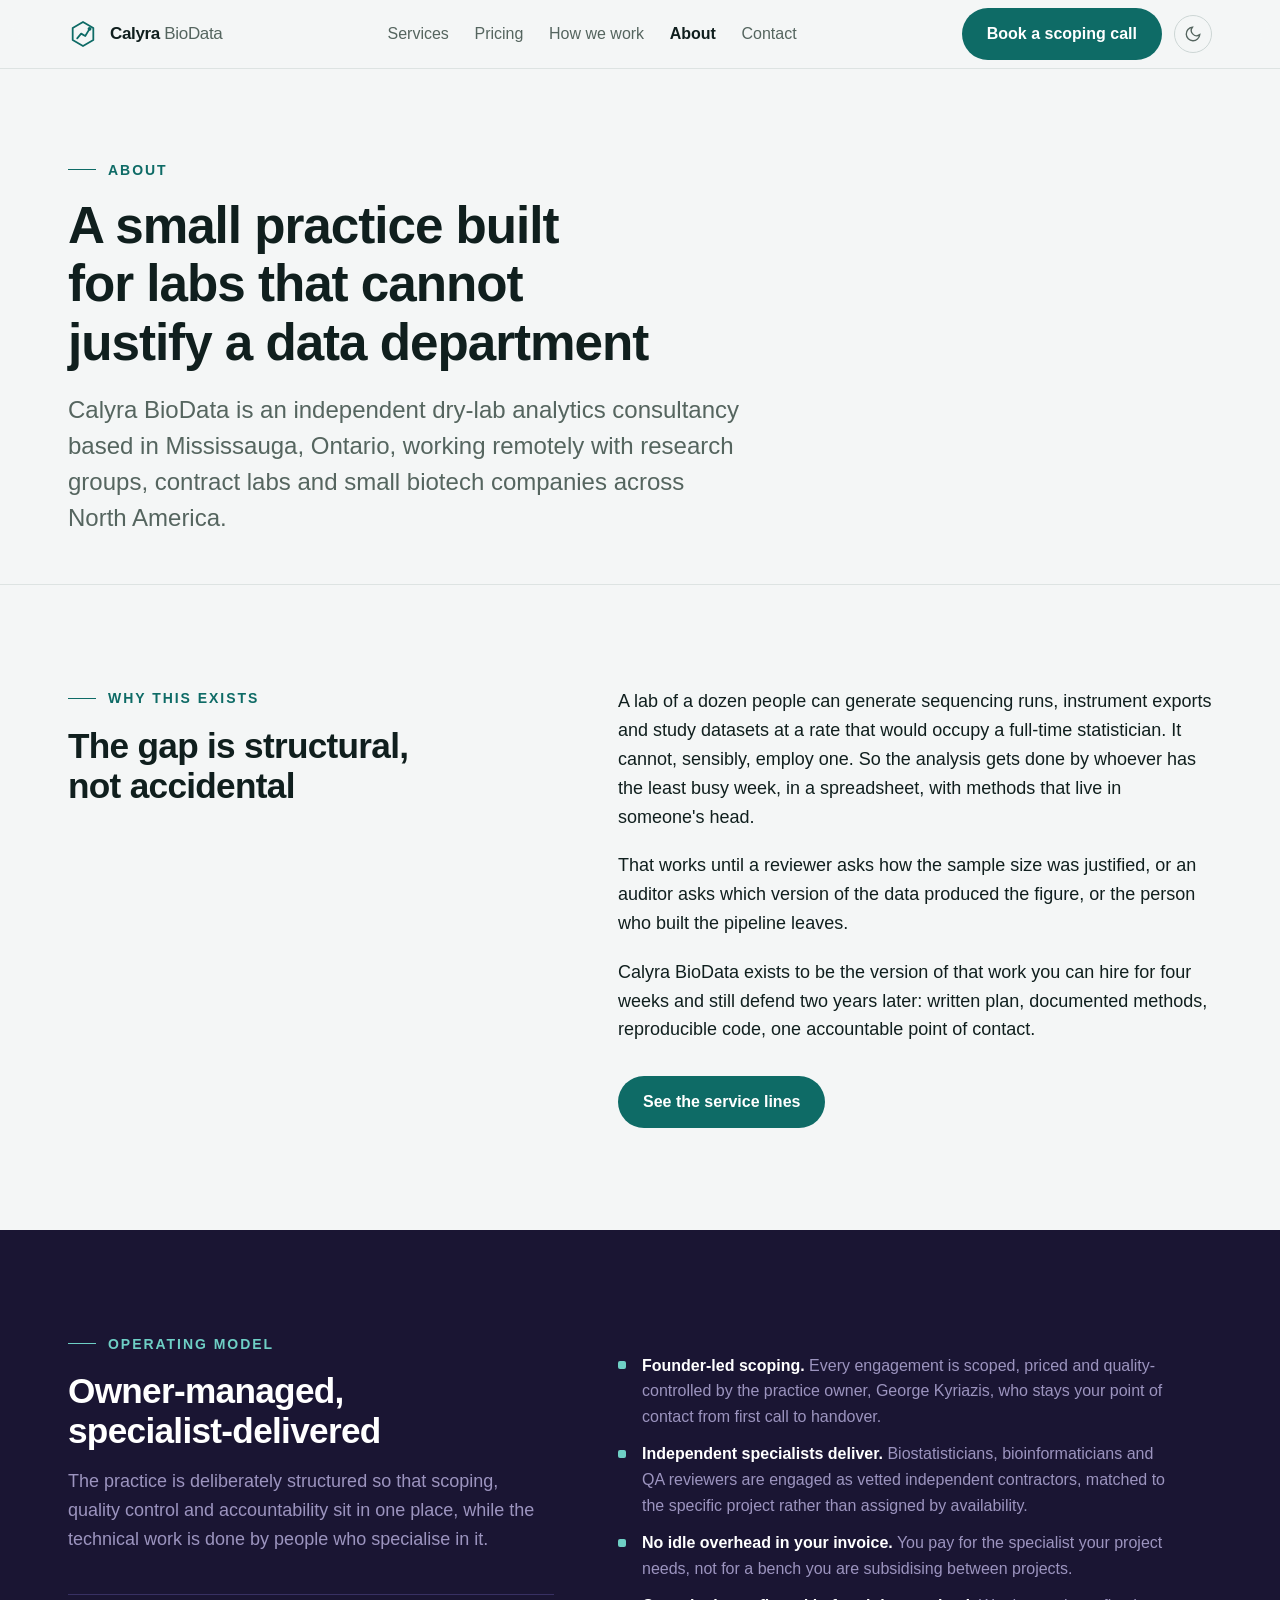
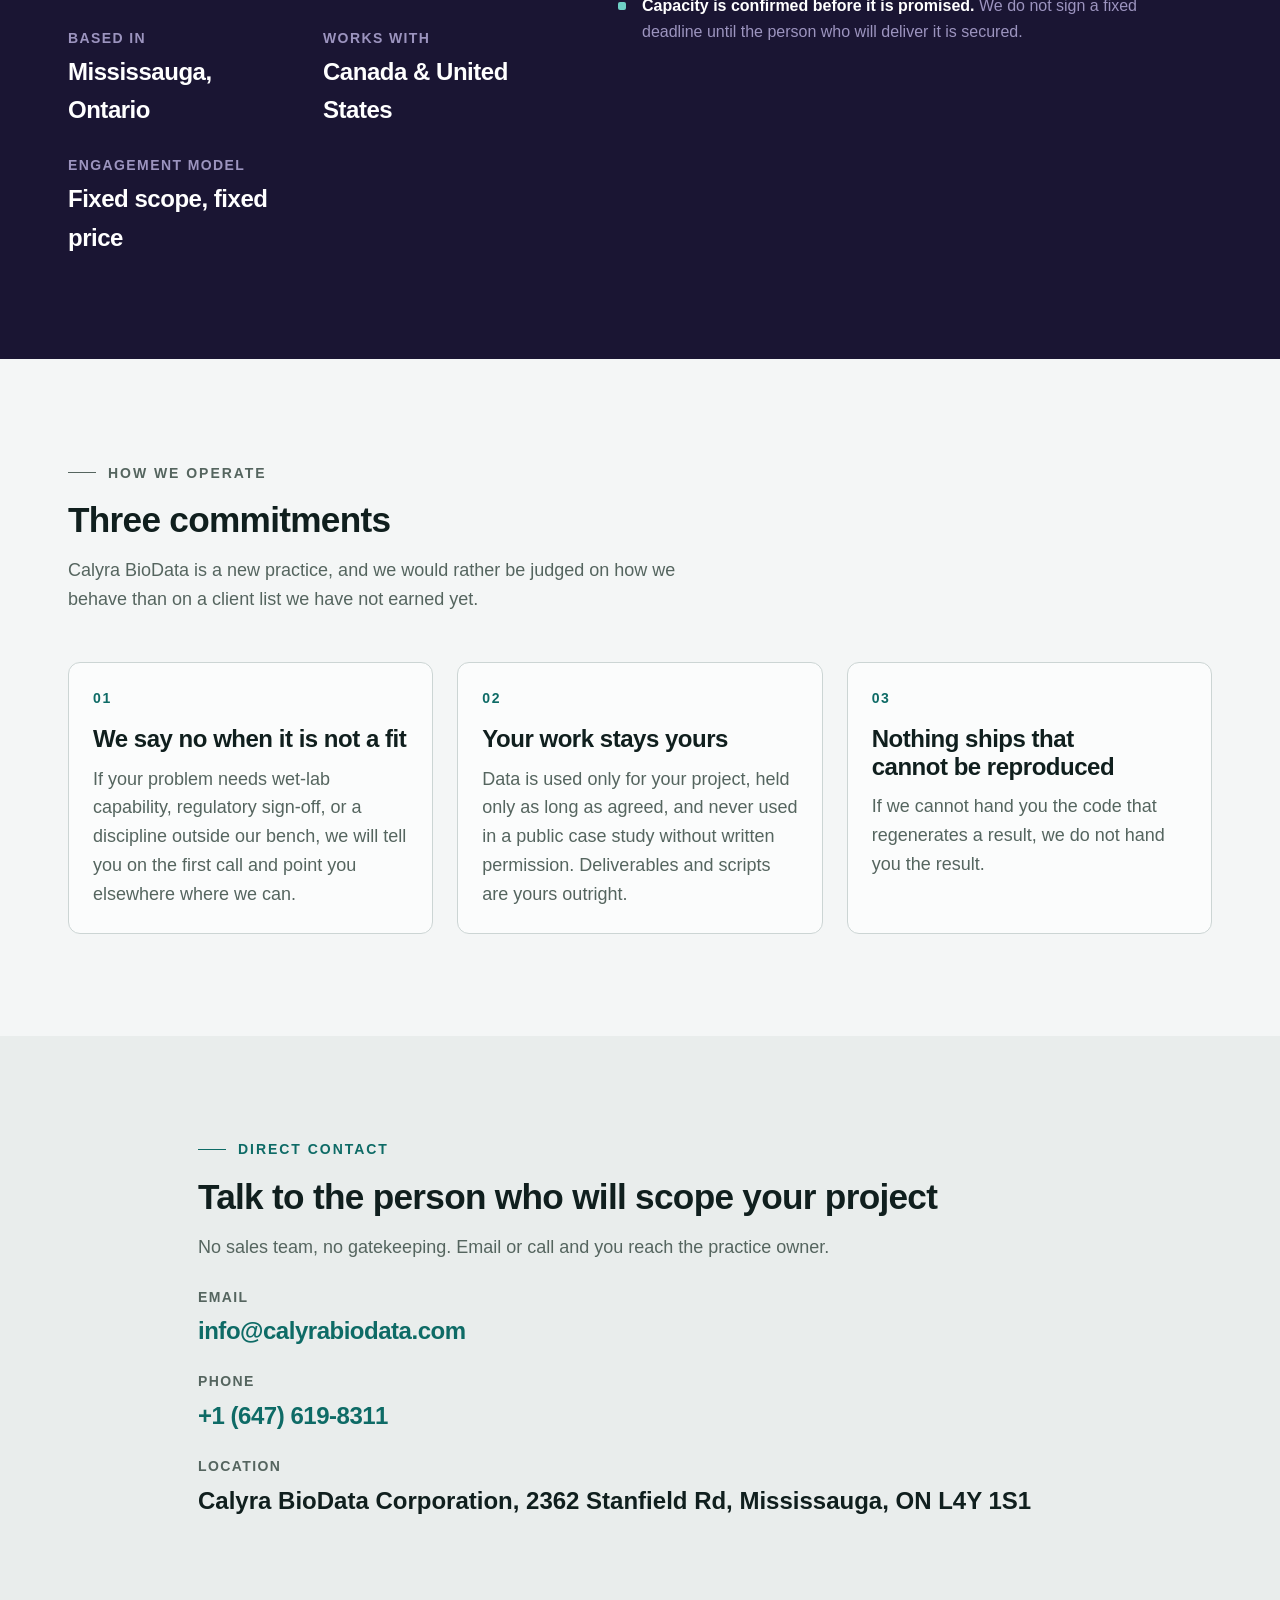
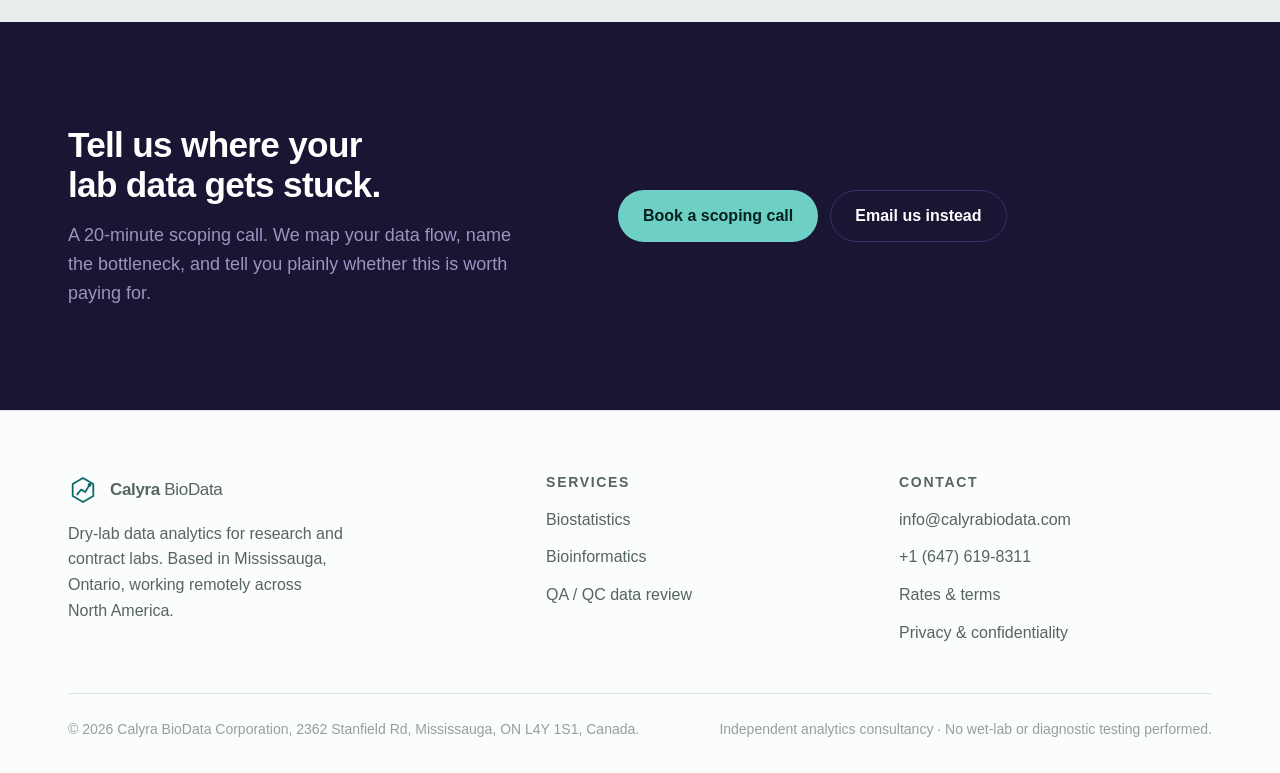
==== commit 497f9819: "Revert contact email to info@calyrabiodata.com (keep other gap-audit edits)" ====
--- a/about.html
+++ b/about.html
@@ -35,7 +35,7 @@
   "name": "Calyra BioData",
   "legalName": "Calyra BioData Corporation",
   "url": "https://www.calyrabiodata.com/",
-  "email": "georgekyriazis@calyrabiodata.com",
+  "email": "info@calyrabiodata.com",
   "telephone": "+16476198311",
   "description": "Calyra BioData is a Mississauga-based dry-lab data analytics consultancy providing biostatistics, bioinformatics and QA/QC data review to research labs, contract labs and small biotech companies.",
   "areaServed": [{"@type": "Country", "name": "Canada"}, {"@type": "Country", "name": "United States"}],
@@ -141,7 +141,7 @@
     <h2 class="section-title">Talk to the person who will scope your project</h2>
     <p class="muted">No sales team, no gatekeeping. Email or call and you reach the practice owner.</p>
     <dl class="contact-lines">
-      <div><dt>Email</dt><dd><a href="mailto:georgekyriazis@calyrabiodata.com">georgekyriazis@calyrabiodata.com</a></dd></div>
+      <div><dt>Email</dt><dd><a href="mailto:info@calyrabiodata.com">info@calyrabiodata.com</a></dd></div>
       <div><dt>Phone</dt><dd><a href="tel:+16476198311">+1 (647) 619-8311</a></dd></div>
       <div><dt>Location</dt><dd style="font-family:var(--font-display);font-weight:700;font-size:var(--text-lg)">Calyra BioData Corporation, 2362 Stanfield Rd, Mississauga, ON L4Y 1S1</dd></div>
     </dl>
@@ -156,7 +156,7 @@
       </div>
       <div class="btn-row" style="margin-top:0">
         <a class="btn btn--primary" href="contact.html">Book a scoping call</a>
-        <a class="btn btn--ghost" href="mailto:georgekyriazis@calyrabiodata.com">Email us instead</a>
+        <a class="btn btn--ghost" href="mailto:info@calyrabiodata.com">Email us instead</a>
       </div>
     </div>
   </div>
@@ -180,7 +180,7 @@
       <div>
         <h2>Contact</h2>
         <ul role="list">
-          <li><a href="mailto:georgekyriazis@calyrabiodata.com">georgekyriazis@calyrabiodata.com</a></li>
+          <li><a href="mailto:info@calyrabiodata.com">info@calyrabiodata.com</a></li>
           <li><a href="tel:+16476198311">+1 (647) 619-8311</a></li>
           <li><a href="pricing.html">Rates &amp; terms</a></li>
           <li><a href="privacy.html">Privacy &amp; confidentiality</a></li>
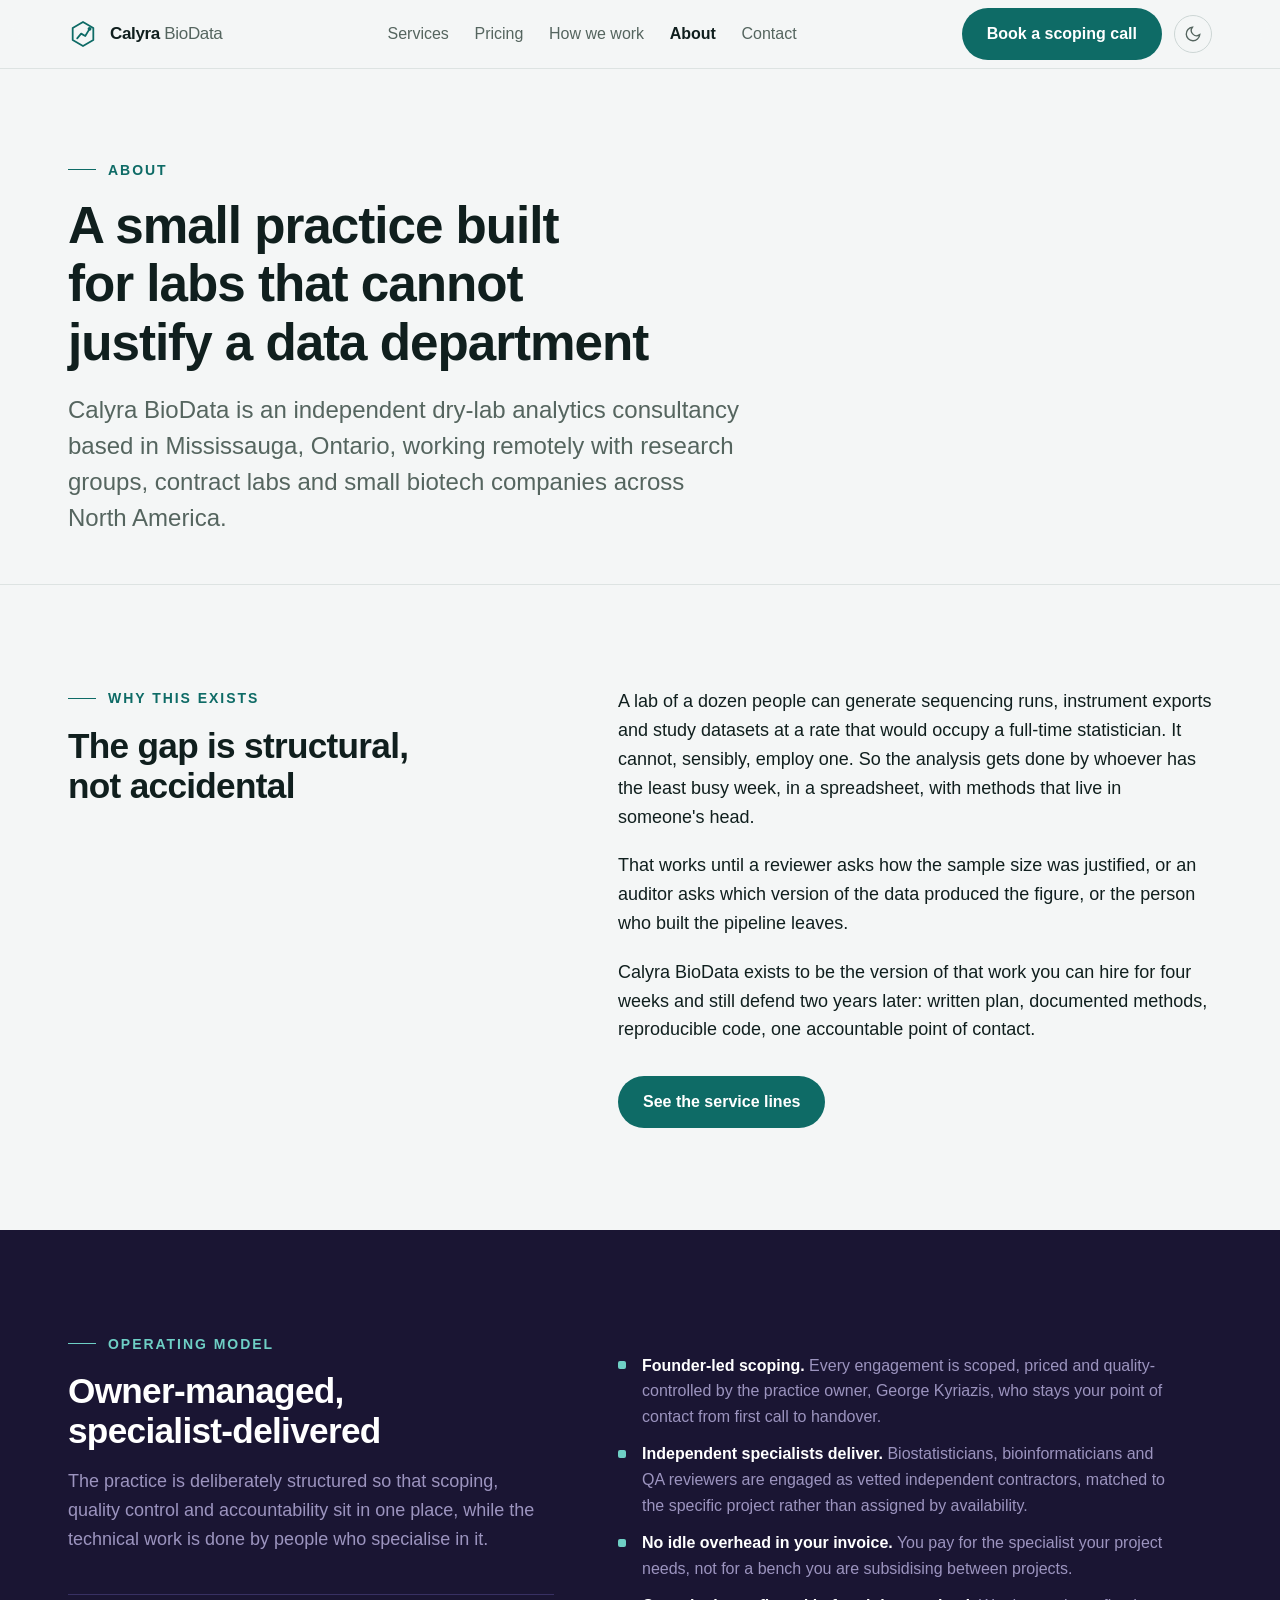
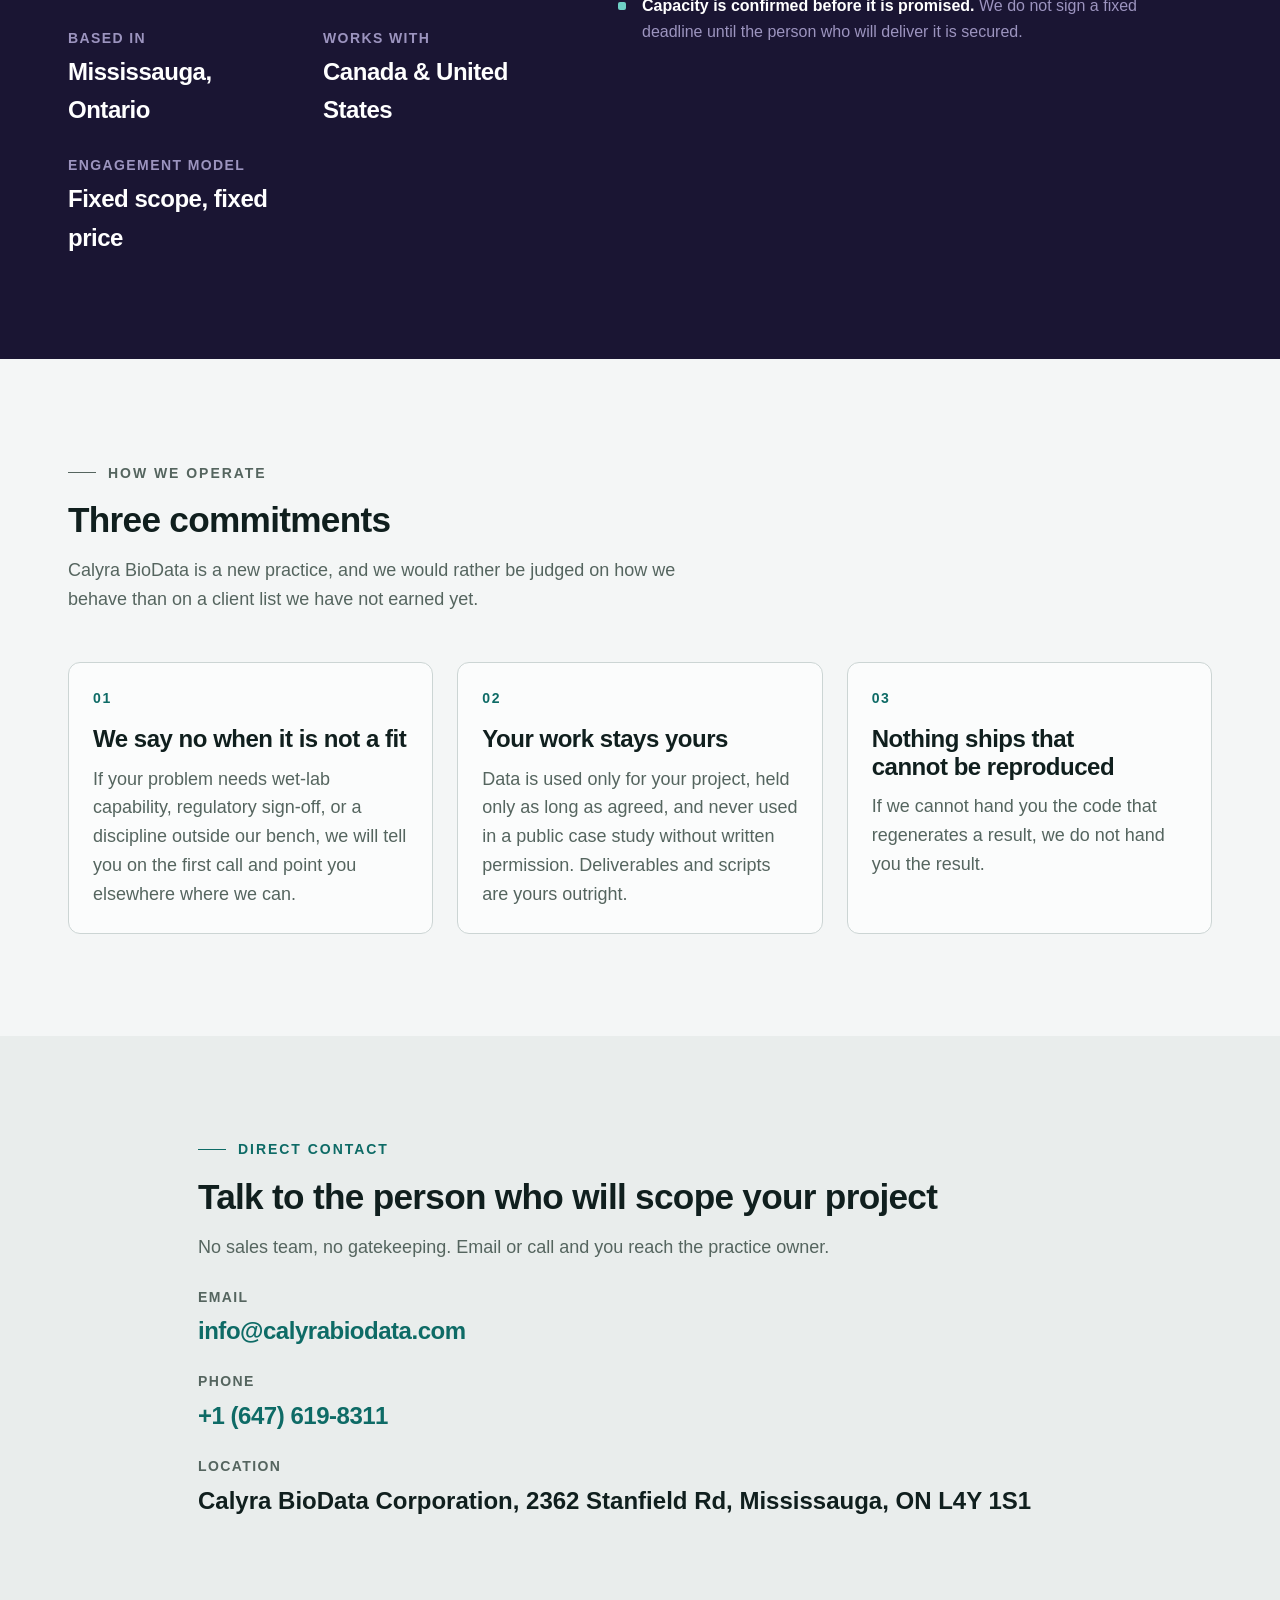
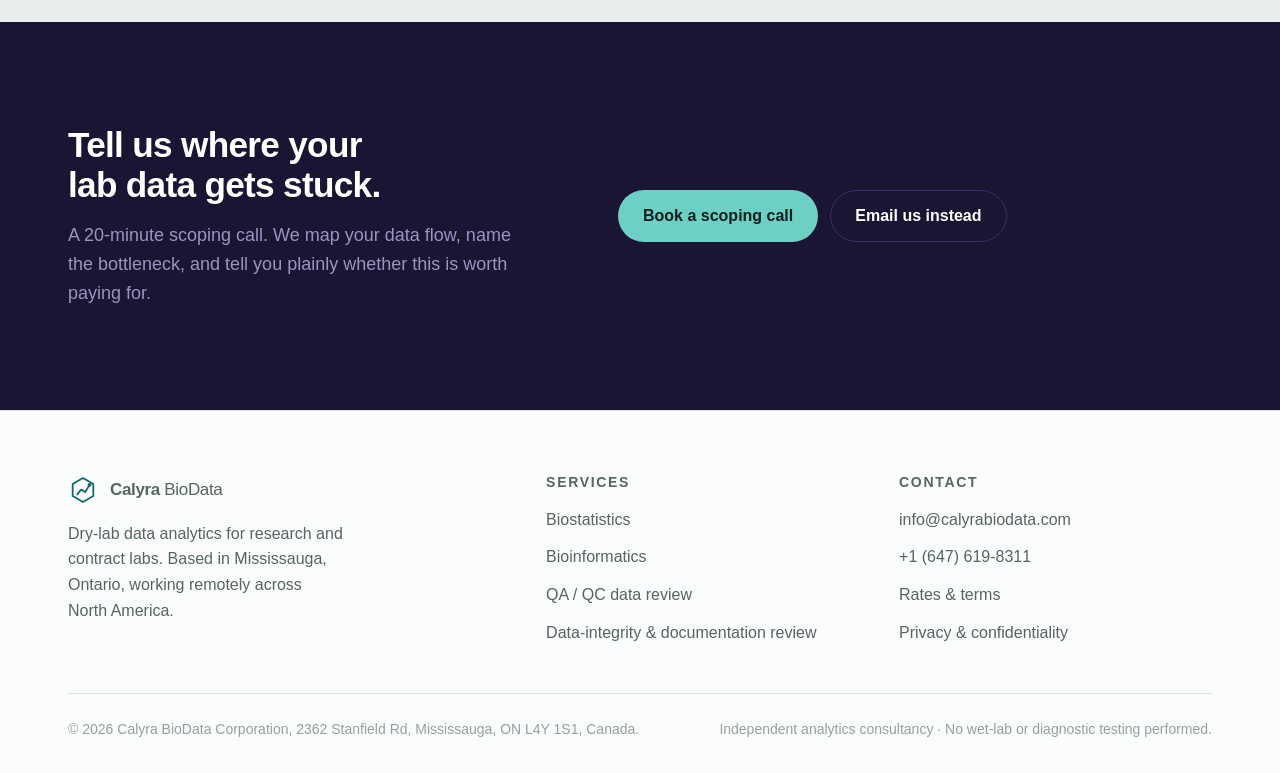
==== commit 723d0428: "Replace deleted GLP/GCLP service with neutral 'Data-integrity and documentation review' (four servic" ====
--- a/about.html
+++ b/about.html
@@ -37,11 +37,11 @@
   "url": "https://www.calyrabiodata.com/",
   "email": "info@calyrabiodata.com",
   "telephone": "+16476198311",
-  "description": "Calyra BioData is a Mississauga-based dry-lab data analytics consultancy providing biostatistics, bioinformatics and QA/QC data review to research labs, contract labs and small biotech companies.",
+  "description": "Calyra BioData is a Mississauga-based dry-lab data analytics consultancy providing biostatistics, bioinformatics, QA/QC data review and data-integrity and documentation review to research labs, contract labs and small biotech companies.",
   "areaServed": [{"@type": "Country", "name": "Canada"}, {"@type": "Country", "name": "United States"}],
   "address": {"@type": "PostalAddress", "streetAddress": "2362 Stanfield Rd", "addressLocality": "Mississauga", "addressRegion": "ON", "postalCode": "L4Y 1S1", "addressCountry": "CA"},
   "priceRange": "C$1,500 - C$20,000+",
-  "knowsAbout": ["Biostatistics", "Bioinformatics", "RNA-seq analysis", "Statistical analysis plans", "Data quality control", "R programming", "Python data analysis"],
+  "knowsAbout": ["Biostatistics", "Bioinformatics", "RNA-seq analysis", "Statistical analysis plans", "Data quality control", "Data integrity", "Documentation review", "R programming", "Python data analysis"],
   "makesOffer": [
     {"@type": "Offer", "name": "Data audit / one-off analysis", "priceCurrency": "CAD", "price": "1500"},
     {"@type": "Offer", "name": "Dashboard and QC reporting sprint", "priceCurrency": "CAD", "price": "4500"},
@@ -175,6 +175,7 @@
           <li><a href="services.html#biostatistics">Biostatistics</a></li>
           <li><a href="services.html#bioinformatics">Bioinformatics</a></li>
           <li><a href="services.html#qa-qc">QA / QC data review</a></li>
+          <li><a href="services.html#data-integrity">Data-integrity &amp; documentation review</a></li>
         </ul>
       </div>
       <div>
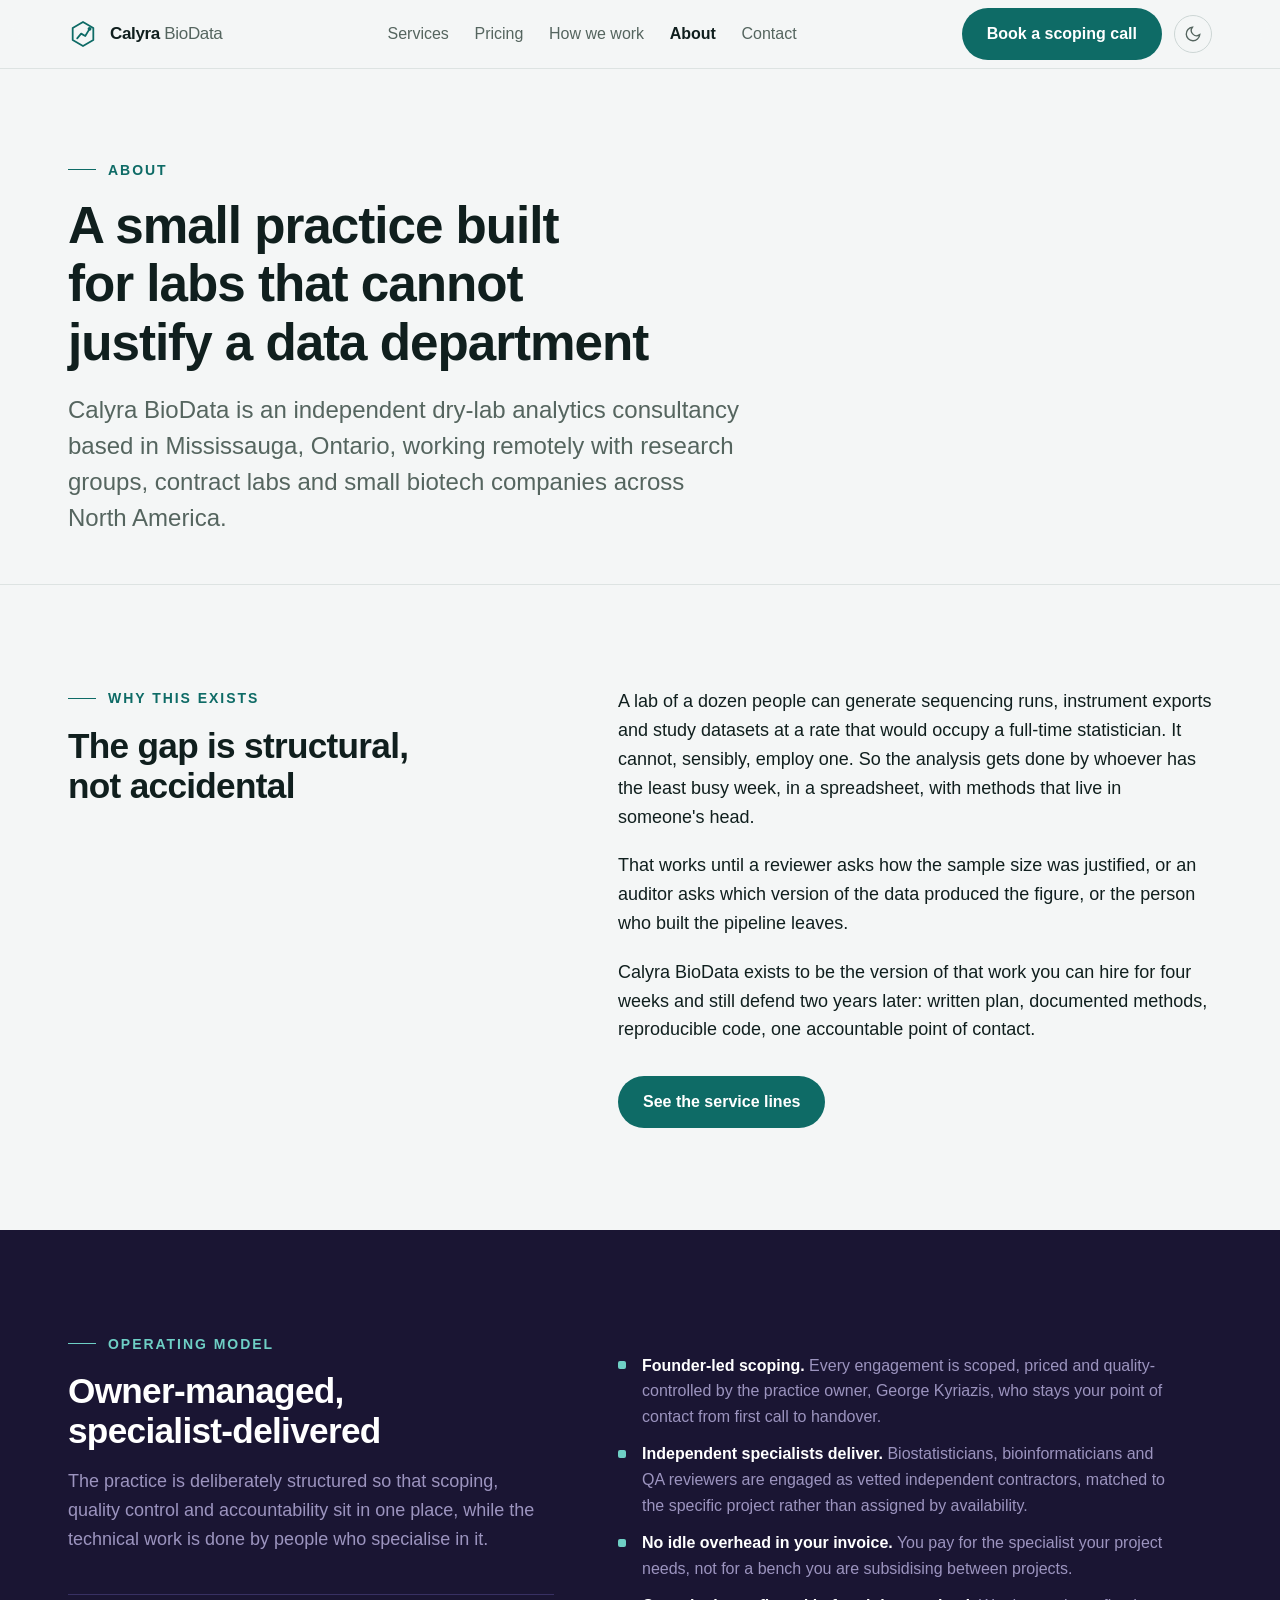
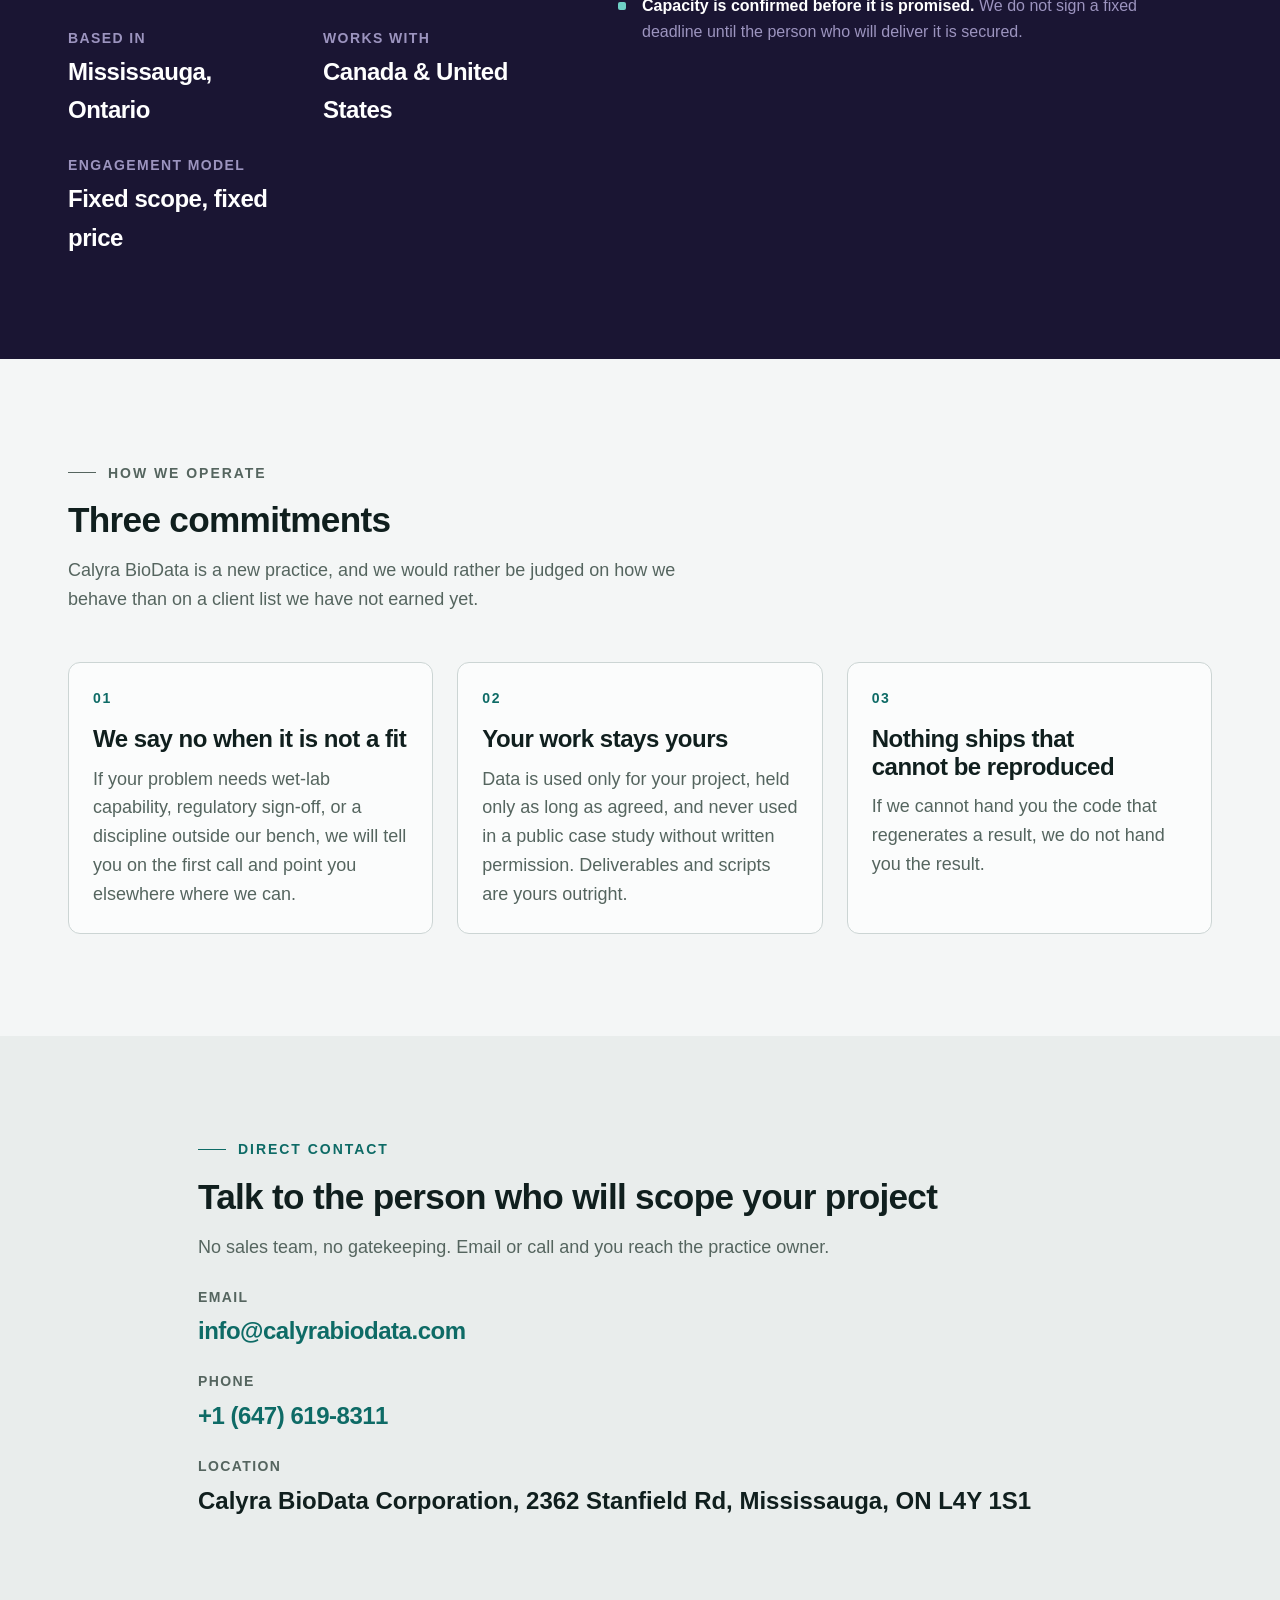
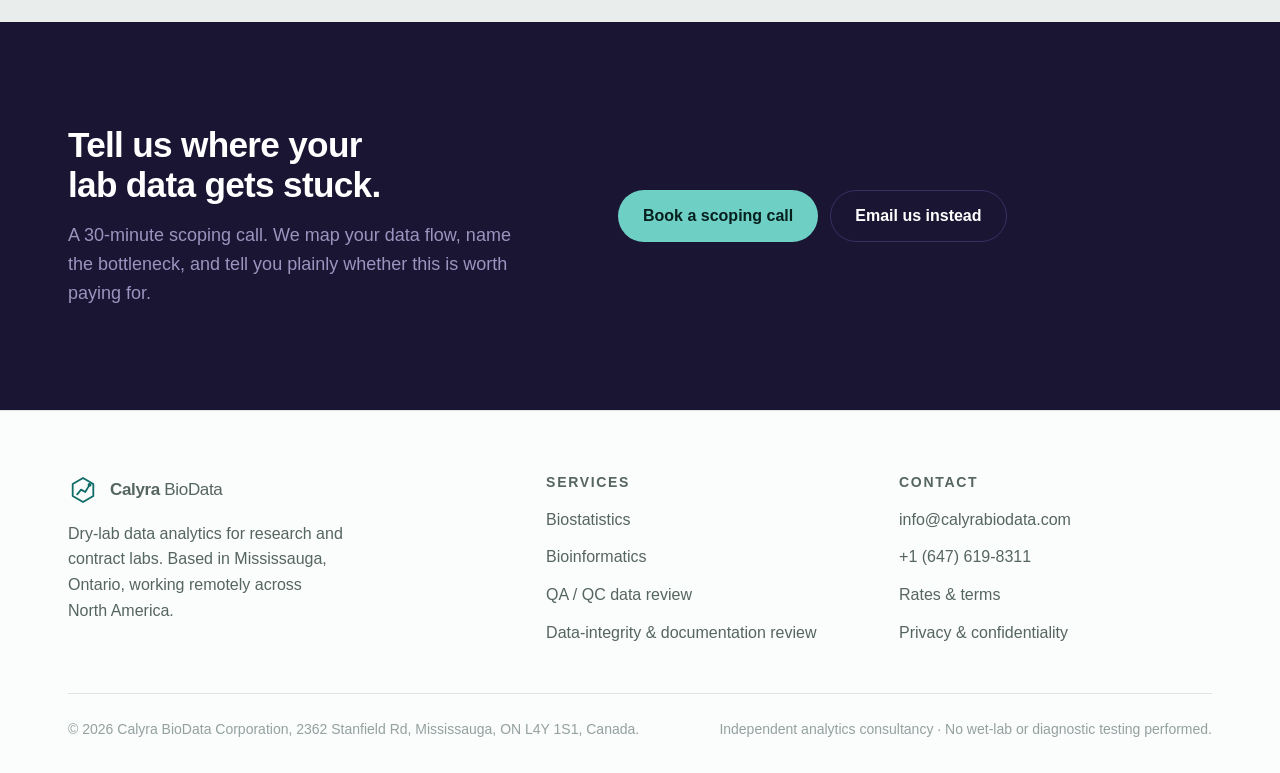
==== commit bd4be59a: "Scoping call length 20 -> 30 minutes to match booking page" ====
--- a/about.html
+++ b/about.html
@@ -37,6 +37,7 @@
   "url": "https://www.calyrabiodata.com/",
   "email": "info@calyrabiodata.com",
   "telephone": "+16476198311",
+  "potentialAction": {"@type": "ReserveAction", "name": "Book a scoping call", "target": {"@type": "EntryPoint", "urlTemplate": "https://calendar.app.google/8se2JX9Y255G5LzP7", "actionPlatform": ["http://schema.org/DesktopWebPlatform", "http://schema.org/MobileWebPlatform"]}, "result": {"@type": "Reservation", "name": "30-minute scoping call"}},
   "description": "Calyra BioData is a Mississauga-based dry-lab data analytics consultancy providing biostatistics, bioinformatics, QA/QC data review and data-integrity and documentation review to research labs, contract labs and small biotech companies.",
   "areaServed": [{"@type": "Country", "name": "Canada"}, {"@type": "Country", "name": "United States"}],
   "address": {"@type": "PostalAddress", "streetAddress": "2362 Stanfield Rd", "addressLocality": "Mississauga", "addressRegion": "ON", "postalCode": "L4Y 1S1", "addressCountry": "CA"},
@@ -61,10 +62,10 @@
     </a>
     <nav class="nav" id="site-nav" data-open="false" aria-label="Main">
       <a href="services.html">Services</a><a href="pricing.html">Pricing</a><a href="process.html">How we work</a><a href="about.html" aria-current="page">About</a><a href="contact.html">Contact</a>
-      <a class="btn btn--primary" href="contact.html">Book a scoping call</a>
+      <a class="btn btn--primary" href="https://calendar.app.google/8se2JX9Y255G5LzP7" target="_blank" rel="noopener" data-book-link>Book a scoping call</a>
     </nav>
     <div class="header__actions">
-      <a class="btn btn--primary" href="contact.html">Book a scoping call</a>
+      <a class="btn btn--primary" href="https://calendar.app.google/8se2JX9Y255G5LzP7" target="_blank" rel="noopener" data-book-link>Book a scoping call</a>
       <button class="icon-btn" data-theme-toggle type="button" aria-label="Switch colour mode"></button>
       <button class="icon-btn nav-toggle" data-nav-toggle type="button" aria-expanded="false" aria-controls="site-nav" aria-label="Menu">
         <svg width="18" height="18" viewBox="0 0 24 24" fill="none" stroke="currentColor" stroke-width="2" stroke-linecap="round"><path d="M3 6h18M3 12h18M3 18h18"/></svg>
@@ -152,10 +153,10 @@
     <div class="split" style="align-items:center">
       <div>
         <h2>Tell us where your lab data gets stuck.</h2>
-        <p>A 20-minute scoping call. We map your data flow, name the bottleneck, and tell you plainly whether this is worth paying for.</p>
+        <p>A 30-minute scoping call. We map your data flow, name the bottleneck, and tell you plainly whether this is worth paying for.</p>
       </div>
       <div class="btn-row" style="margin-top:0">
-        <a class="btn btn--primary" href="contact.html">Book a scoping call</a>
+        <a class="btn btn--primary" href="https://calendar.app.google/8se2JX9Y255G5LzP7" target="_blank" rel="noopener" data-book-link>Book a scoping call</a>
         <a class="btn btn--ghost" href="mailto:info@calyrabiodata.com">Email us instead</a>
       </div>
     </div>
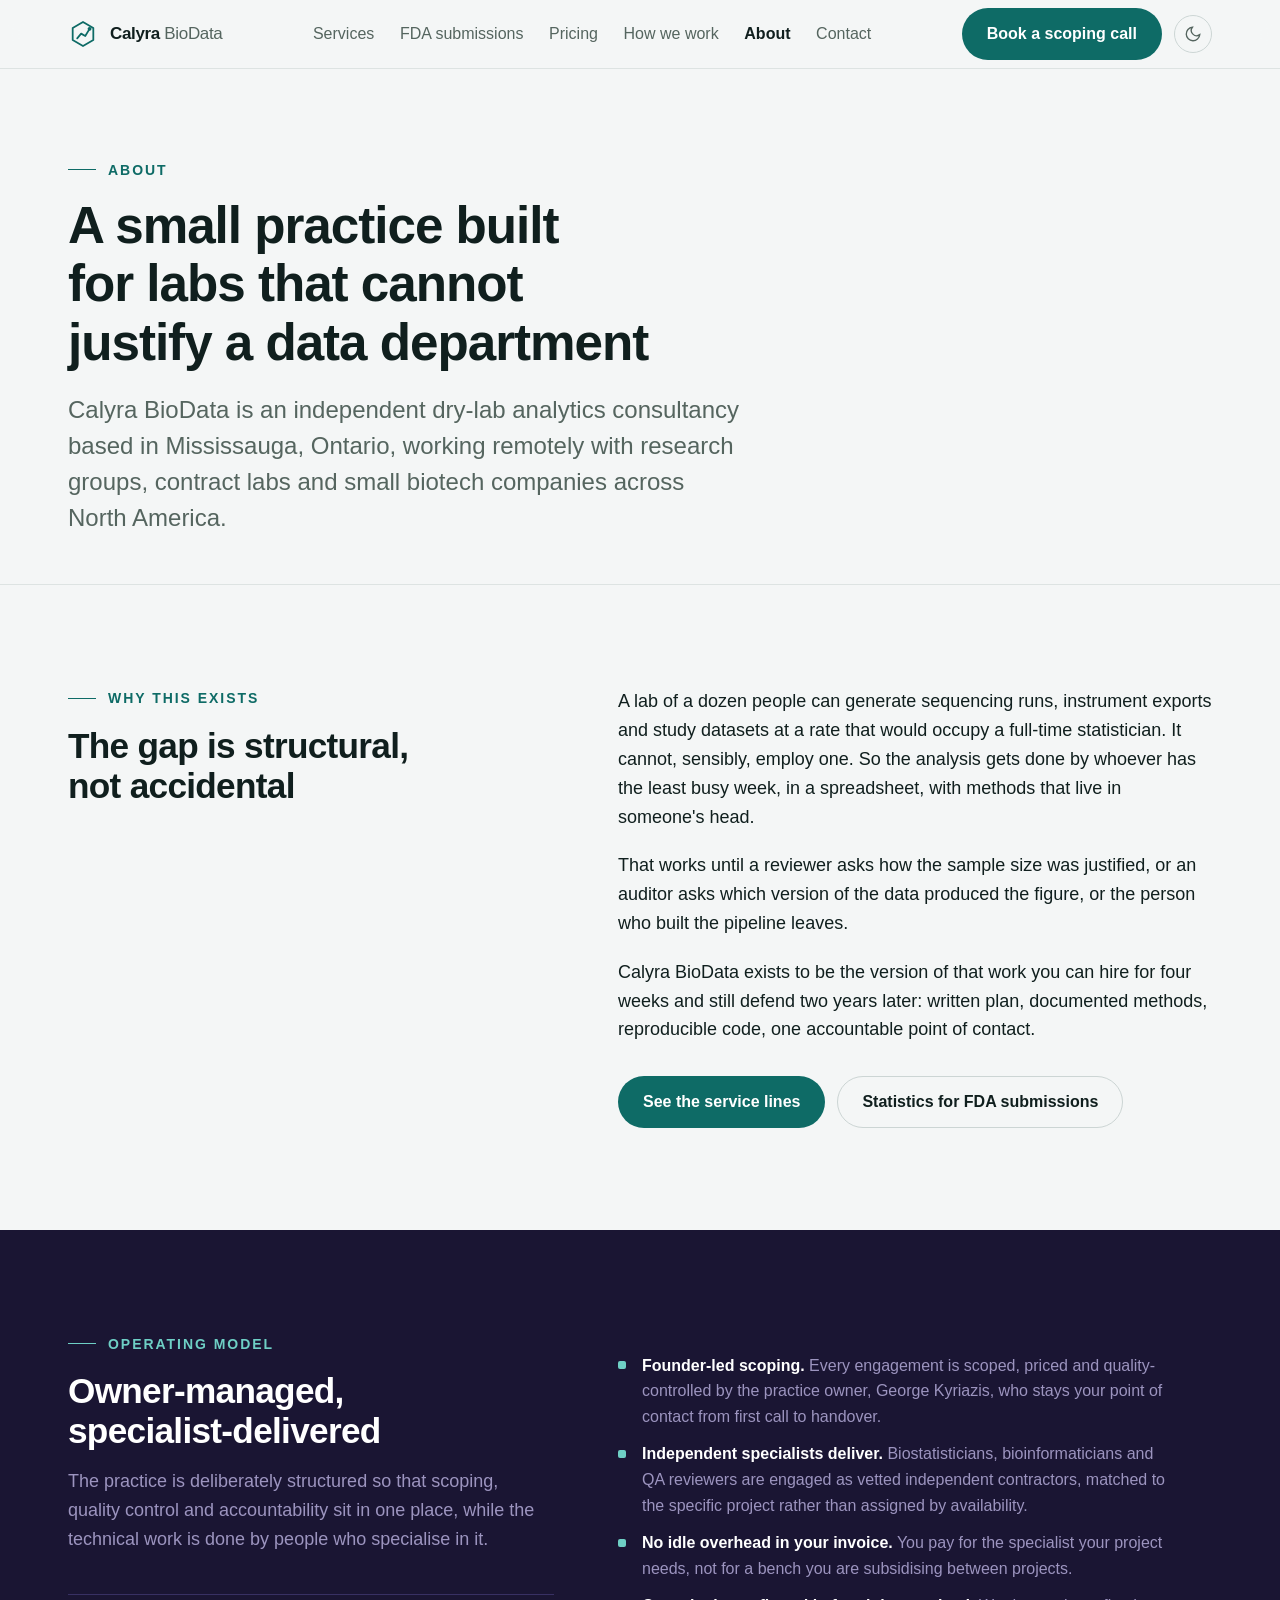
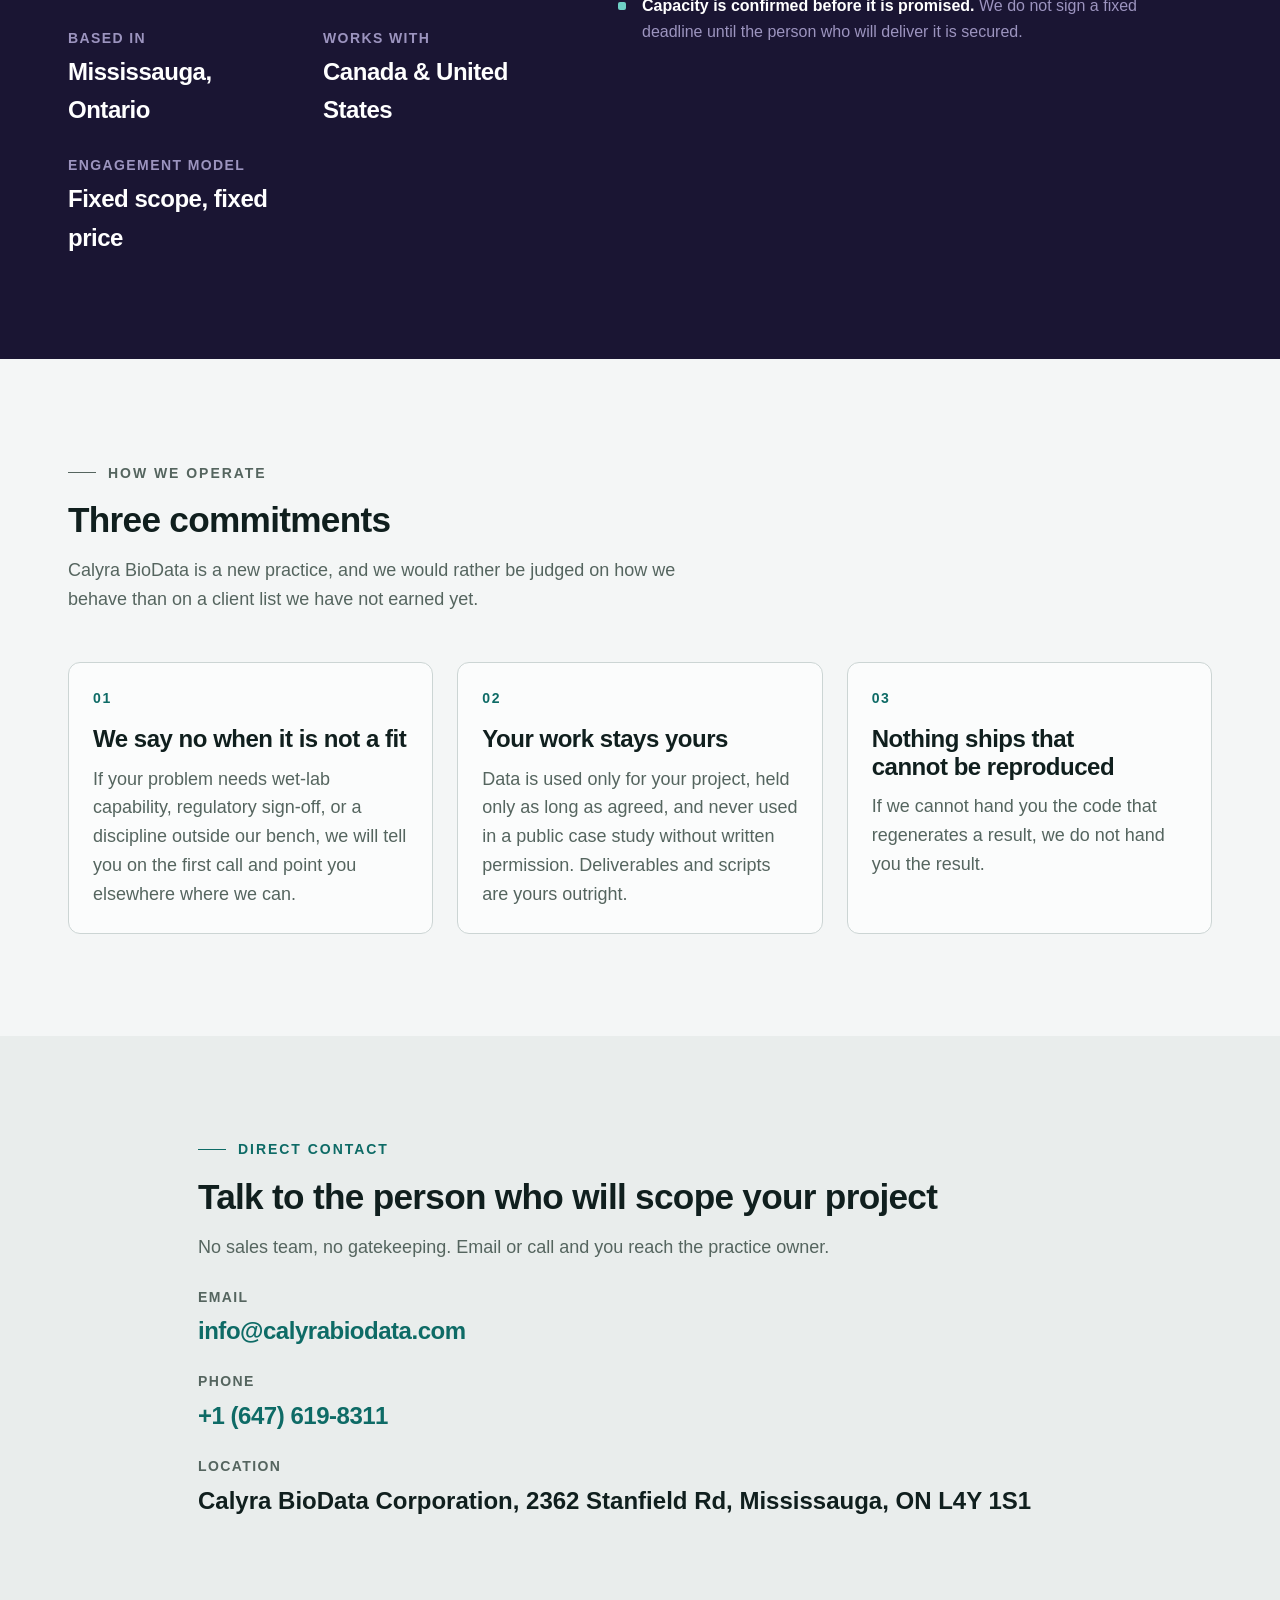
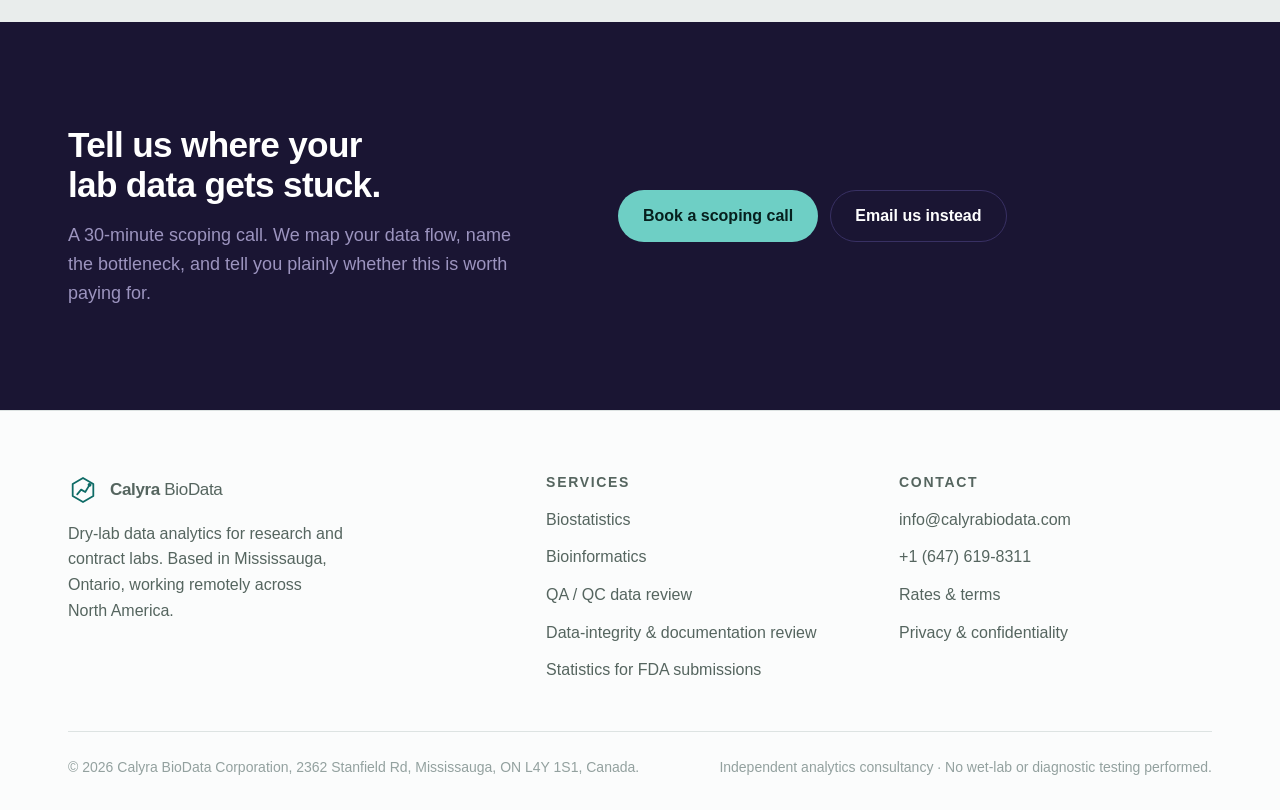
==== commit 0216c357: "Add Statistics for FDA submissions service line (05), nav, homepage card and entry points" ====
--- a/about.html
+++ b/about.html
@@ -38,11 +38,11 @@
   "email": "info@calyrabiodata.com",
   "telephone": "+16476198311",
   "potentialAction": {"@type": "ReserveAction", "name": "Book a scoping call", "target": {"@type": "EntryPoint", "urlTemplate": "https://calendar.app.google/8se2JX9Y255G5LzP7", "actionPlatform": ["http://schema.org/DesktopWebPlatform", "http://schema.org/MobileWebPlatform"]}, "result": {"@type": "Reservation", "name": "30-minute scoping call"}},
-  "description": "Calyra BioData is a Mississauga-based dry-lab data analytics consultancy providing biostatistics, bioinformatics, QA/QC data review and data-integrity and documentation review to research labs, contract labs and small biotech companies.",
+  "description": "Calyra BioData is a Mississauga-based dry-lab data analytics consultancy providing biostatistics, bioinformatics, QA/QC data review, data-integrity and documentation review, and regulatory-grade statistics for FDA submissions to research labs, contract labs and small biotech companies.",
   "areaServed": [{"@type": "Country", "name": "Canada"}, {"@type": "Country", "name": "United States"}],
   "address": {"@type": "PostalAddress", "streetAddress": "2362 Stanfield Rd", "addressLocality": "Mississauga", "addressRegion": "ON", "postalCode": "L4Y 1S1", "addressCountry": "CA"},
   "priceRange": "C$1,500 - C$20,000+",
-  "knowsAbout": ["Biostatistics", "Bioinformatics", "RNA-seq analysis", "Statistical analysis plans", "Data quality control", "Data integrity", "Documentation review", "R programming", "Python data analysis"],
+  "knowsAbout": ["Biostatistics", "Bioinformatics", "RNA-seq analysis", "Statistical analysis plans", "FDA submission statistics", "Diagnostic accuracy", "Data quality control", "Data integrity", "Documentation review", "R programming", "Python data analysis"],
   "makesOffer": [
     {"@type": "Offer", "name": "Data audit / one-off analysis", "priceCurrency": "CAD", "price": "1500"},
     {"@type": "Offer", "name": "Dashboard and QC reporting sprint", "priceCurrency": "CAD", "price": "4500"},
@@ -61,7 +61,7 @@
       <span class="brand__name">Calyra <span>BioData</span></span>
     </a>
     <nav class="nav" id="site-nav" data-open="false" aria-label="Main">
-      <a href="services.html">Services</a><a href="pricing.html">Pricing</a><a href="process.html">How we work</a><a href="about.html" aria-current="page">About</a><a href="contact.html">Contact</a>
+      <a href="services.html">Services</a><a href="services.html#fda-submissions">FDA submissions</a><a href="pricing.html">Pricing</a><a href="process.html">How we work</a><a href="about.html" aria-current="page">About</a><a href="contact.html">Contact</a>
       <a class="btn btn--primary" href="https://calendar.app.google/8se2JX9Y255G5LzP7" target="_blank" rel="noopener" data-book-link>Book a scoping call</a>
     </nav>
     <div class="header__actions">
@@ -93,7 +93,7 @@
       <p>A lab of a dozen people can generate sequencing runs, instrument exports and study datasets at a rate that would occupy a full-time statistician. It cannot, sensibly, employ one. So the analysis gets done by whoever has the least busy week, in a spreadsheet, with methods that live in someone's head.</p>
       <p style="margin-top:var(--space-5)">That works until a reviewer asks how the sample size was justified, or an auditor asks which version of the data produced the figure, or the person who built the pipeline leaves.</p>
       <p style="margin-top:var(--space-5)">Calyra BioData exists to be the version of that work you can hire for four weeks and still defend two years later: written plan, documented methods, reproducible code, one accountable point of contact.</p>
-      <div class="btn-row"><a class="btn btn--primary" href="services.html">See the service lines</a></div>
+      <div class="btn-row"><a class="btn btn--primary" href="services.html">See the service lines</a><a class="btn btn--ghost" href="services.html#fda-submissions">Statistics for FDA submissions</a></div>
     </div>
   </div>
 </section>
@@ -177,6 +177,7 @@
           <li><a href="services.html#bioinformatics">Bioinformatics</a></li>
           <li><a href="services.html#qa-qc">QA / QC data review</a></li>
           <li><a href="services.html#data-integrity">Data-integrity &amp; documentation review</a></li>
+          <li><a href="services.html#fda-submissions">Statistics for FDA submissions</a></li>
         </ul>
       </div>
       <div>
--- a/css/style.css
+++ b/css/style.css
@@ -490,7 +490,12 @@
 .nav-toggle {
   display: none;
 }
-@media (max-width: 900px) {
+@media (max-width: 1200px) {
+  .nav {
+    gap: var(--space-4);
+  }
+}
+@media (max-width: 1100px) {
   .nav {
     position: fixed;
     inset: 68px 0 auto;
@@ -562,12 +567,30 @@
   position: relative;
   display: grid;
   grid-template-columns: minmax(0, 1fr) minmax(0, 0.85fr);
-  gap: clamp(var(--space-10), 5vw, var(--space-20));
+  column-gap: clamp(var(--space-10), 5vw, var(--space-20));
+  row-gap: var(--space-8);
   align-items: center;
+}
+.hero .btn-row {
+  grid-column: 1 / -1;
+  margin-top: 0;
 }
 @media (max-width: 940px) {
   .hero__inner {
     grid-template-columns: 1fr;
+  }
+  .hero__copy { order: 1; }
+  .hero .btn-row { order: 2; }
+  .hero .chart-card { order: 3; }
+}
+@media (max-width: 620px) {
+  .hero .btn-row {
+    flex-direction: column;
+    align-items: stretch;
+  }
+  .hero .btn-row .btn {
+    width: 100%;
+    justify-content: center;
   }
 }
 .hero h1 {
@@ -660,6 +683,11 @@
 .grid--2 {
   grid-template-columns: repeat(2, minmax(0, 1fr));
 }
+.grid--2 > :nth-child(5):last-child {
+  grid-column: 1 / -1;
+  width: calc((100% - var(--space-6)) / 2);
+  justify-self: center;
+}
 .grid--3 {
   grid-template-columns: repeat(3, minmax(0, 1fr));
 }
@@ -681,6 +709,9 @@
   .grid--3,
   .grid--4 {
     grid-template-columns: 1fr;
+  }
+  .grid--2 > :nth-child(5):last-child {
+    width: 100%;
   }
 }
 .card {
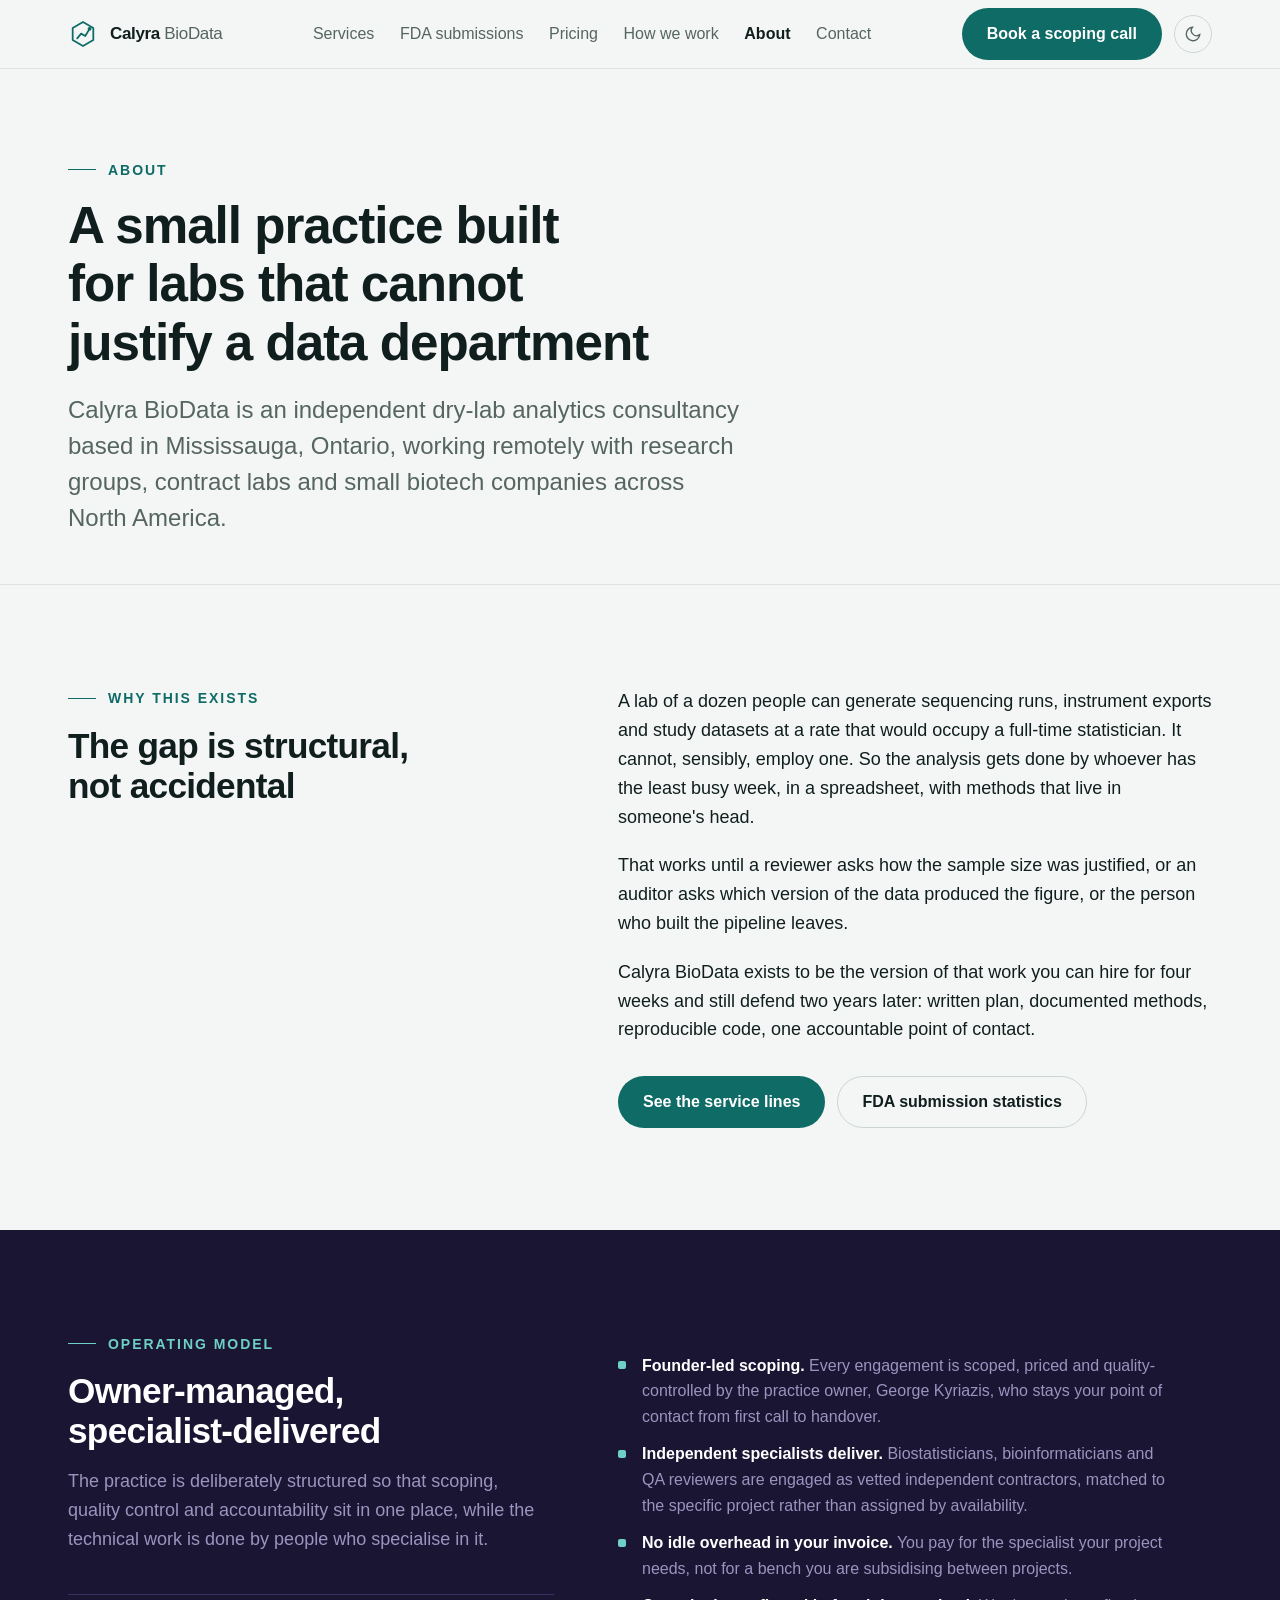
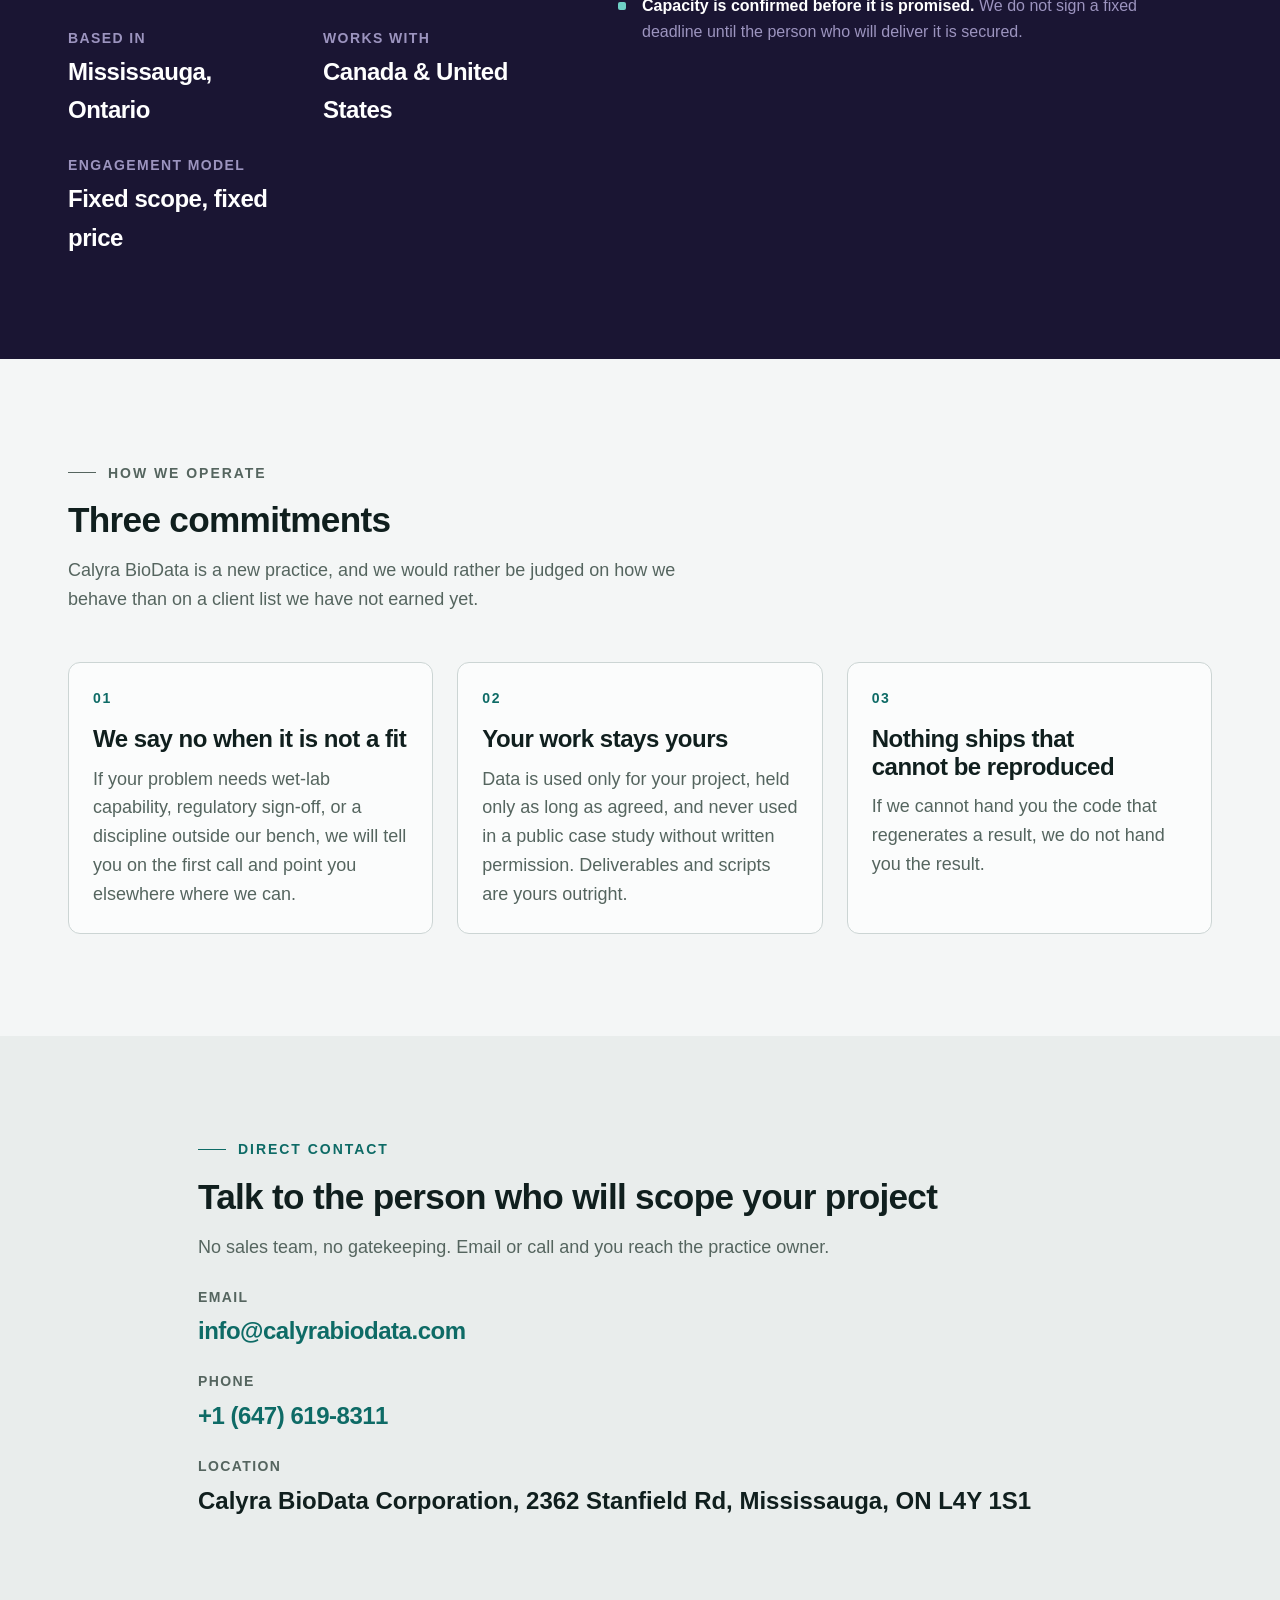
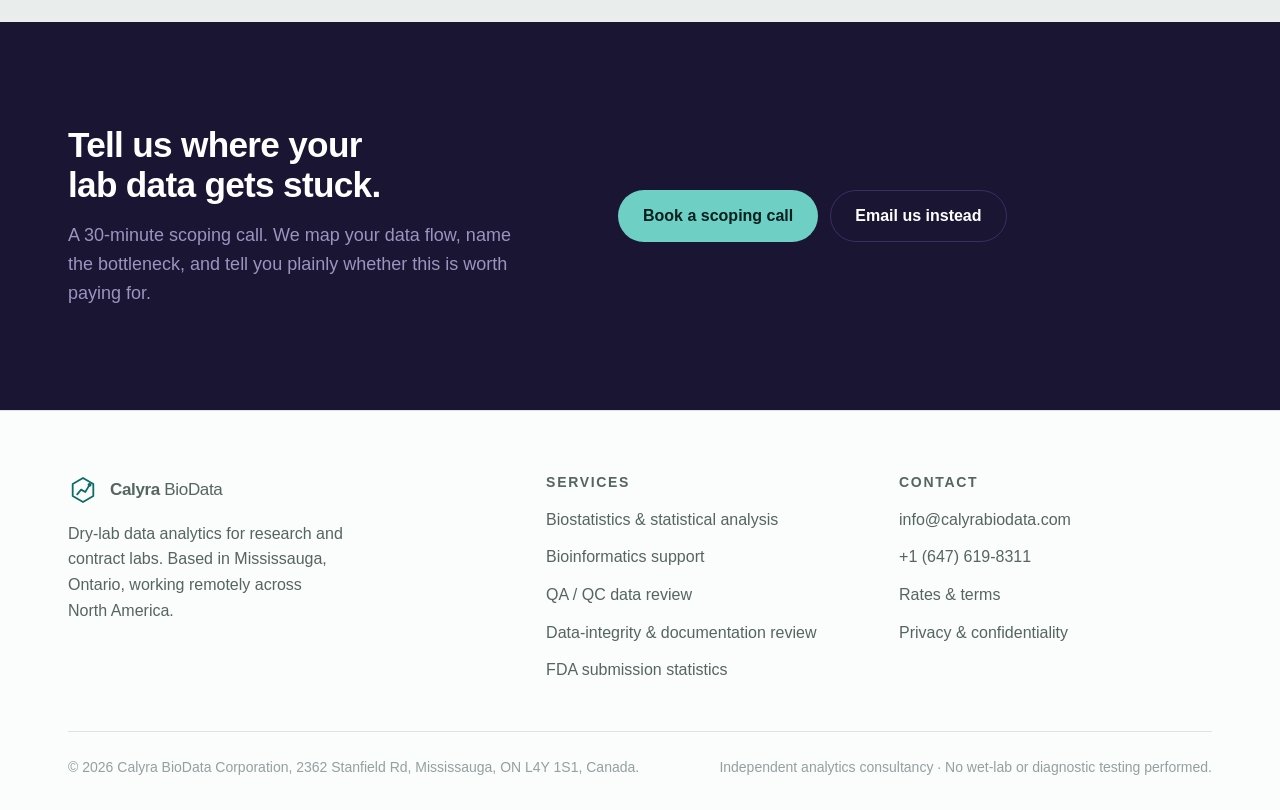
==== commit c9ec8317: "Split service lines into dedicated pages with SEO (titles, meta, schema, canonicals, sitemap, intern" ====
--- a/about.html
+++ b/about.html
@@ -61,7 +61,7 @@
       <span class="brand__name">Calyra <span>BioData</span></span>
     </a>
     <nav class="nav" id="site-nav" data-open="false" aria-label="Main">
-      <a href="services.html">Services</a><a href="services.html#fda-submissions">FDA submissions</a><a href="pricing.html">Pricing</a><a href="process.html">How we work</a><a href="about.html" aria-current="page">About</a><a href="contact.html">Contact</a>
+      <a href="services.html">Services</a><a href="fda-submissions.html">FDA submissions</a><a href="pricing.html">Pricing</a><a href="process.html">How we work</a><a href="about.html" aria-current="page">About</a><a href="contact.html">Contact</a>
       <a class="btn btn--primary" href="https://calendar.app.google/8se2JX9Y255G5LzP7" target="_blank" rel="noopener" data-book-link>Book a scoping call</a>
     </nav>
     <div class="header__actions">
@@ -93,7 +93,7 @@
       <p>A lab of a dozen people can generate sequencing runs, instrument exports and study datasets at a rate that would occupy a full-time statistician. It cannot, sensibly, employ one. So the analysis gets done by whoever has the least busy week, in a spreadsheet, with methods that live in someone's head.</p>
       <p style="margin-top:var(--space-5)">That works until a reviewer asks how the sample size was justified, or an auditor asks which version of the data produced the figure, or the person who built the pipeline leaves.</p>
       <p style="margin-top:var(--space-5)">Calyra BioData exists to be the version of that work you can hire for four weeks and still defend two years later: written plan, documented methods, reproducible code, one accountable point of contact.</p>
-      <div class="btn-row"><a class="btn btn--primary" href="services.html">See the service lines</a><a class="btn btn--ghost" href="services.html#fda-submissions">Statistics for FDA submissions</a></div>
+      <div class="btn-row"><a class="btn btn--primary" href="services.html">See the service lines</a><a class="btn btn--ghost" href="fda-submissions.html">FDA submission statistics</a></div>
     </div>
   </div>
 </section>
@@ -173,11 +173,11 @@
       <div>
         <h2>Services</h2>
         <ul role="list">
-          <li><a href="services.html#biostatistics">Biostatistics</a></li>
-          <li><a href="services.html#bioinformatics">Bioinformatics</a></li>
-          <li><a href="services.html#qa-qc">QA / QC data review</a></li>
-          <li><a href="services.html#data-integrity">Data-integrity &amp; documentation review</a></li>
-          <li><a href="services.html#fda-submissions">Statistics for FDA submissions</a></li>
+          <li><a href="biostatistics.html">Biostatistics &amp; statistical analysis</a></li>
+          <li><a href="bioinformatics.html">Bioinformatics support</a></li>
+          <li><a href="qa-qc-data-review.html">QA / QC data review</a></li>
+          <li><a href="data-integrity-review.html">Data-integrity &amp; documentation review</a></li>
+          <li><a href="fda-submissions.html">FDA submission statistics</a></li>
         </ul>
       </div>
       <div>
--- a/css/style.css
+++ b/css/style.css
@@ -306,6 +306,7 @@
   font-size: var(--text-2xl);
   letter-spacing: -0.035em;
 }
+h1.section-title,
 h2.section-title {
   font-size: var(--text-xl);
   margin-bottom: var(--space-4);
@@ -725,8 +726,12 @@
   box-shadow: var(--shadow-md);
   transform: translateY(-2px);
 }
+.card h2,
 .card h3 {
   margin-bottom: var(--space-3);
+}
+.card h2 {
+  font-size: var(--text-lg);
 }
 .card p {
   color: var(--color-text-muted);
@@ -778,6 +783,15 @@
 }
 .check-list li strong {
   color: var(--color-text);
+}
+.check-list h3 {
+  display: inline;
+  font-size: inherit;
+  font-family: inherit;
+  font-weight: 700;
+  letter-spacing: 0;
+  color: var(--color-text);
+  margin: 0;
 }
 .check-list li::before {
   content: '';
